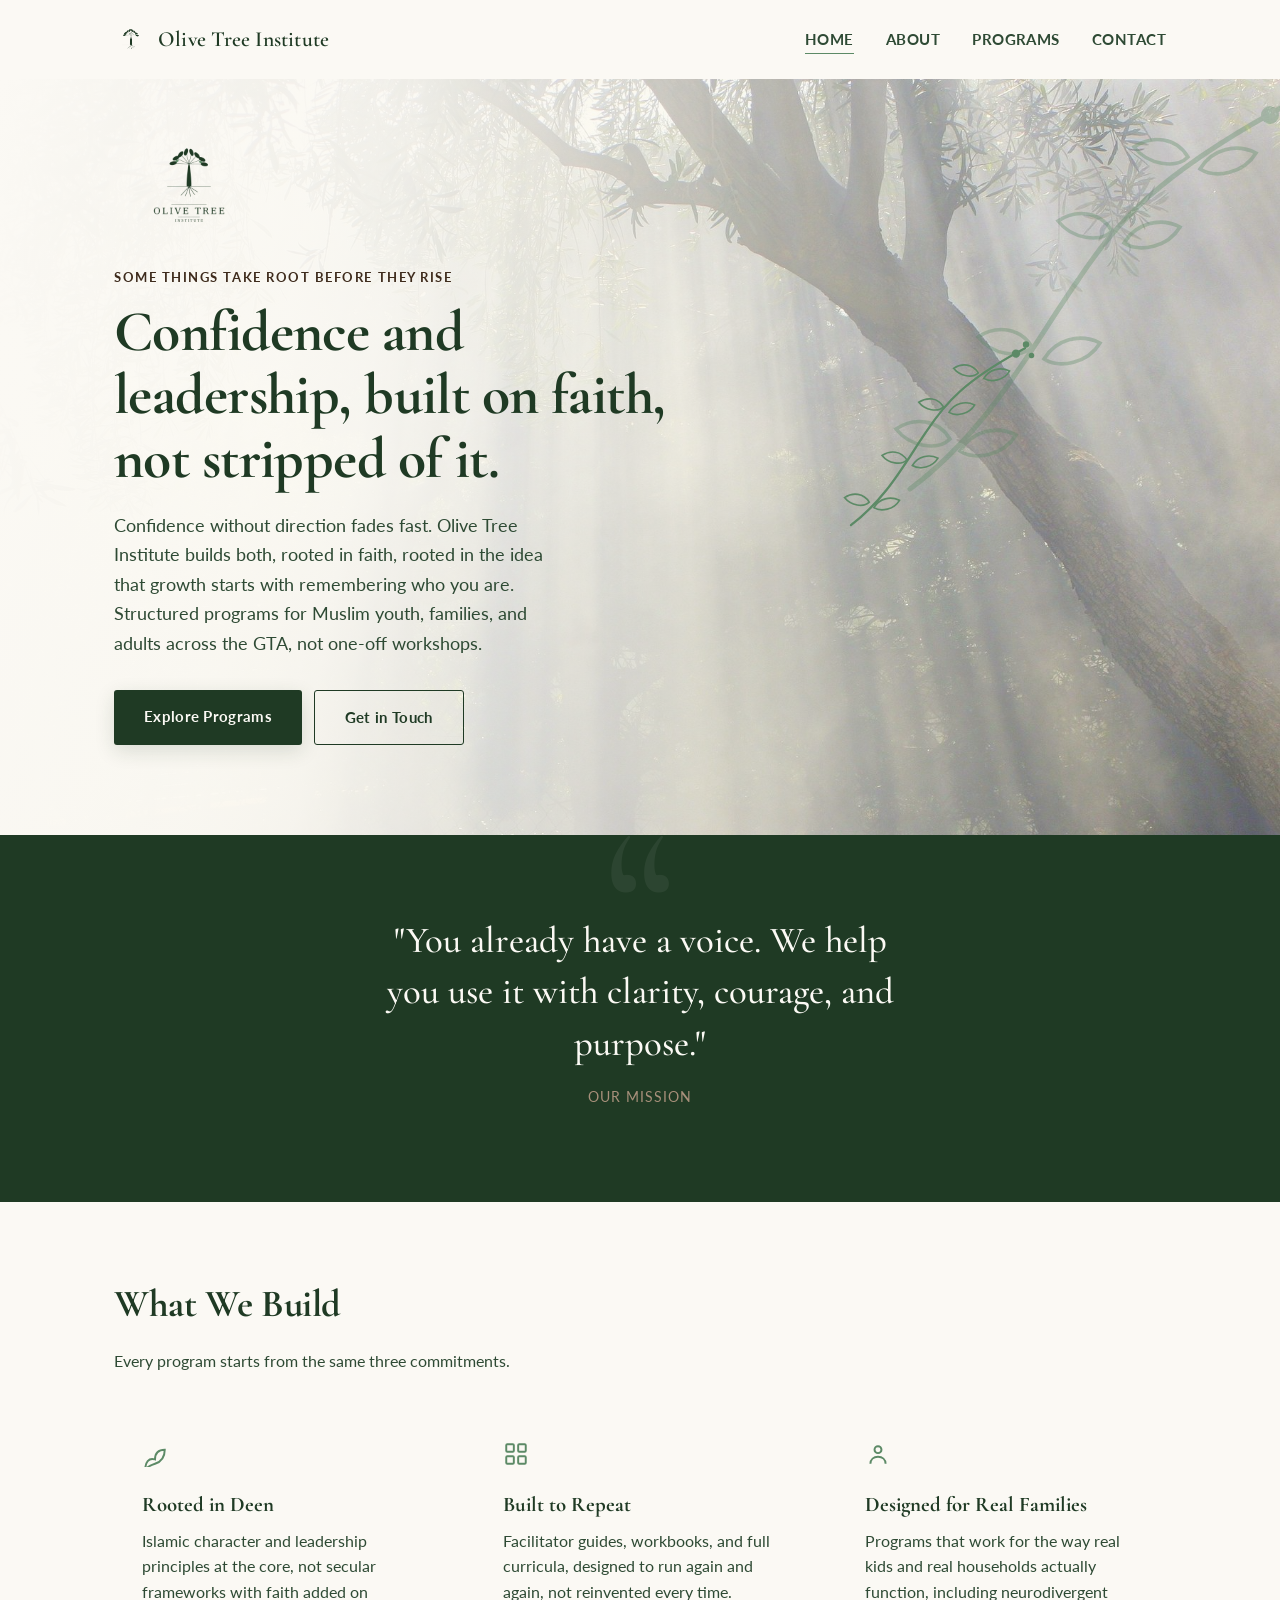
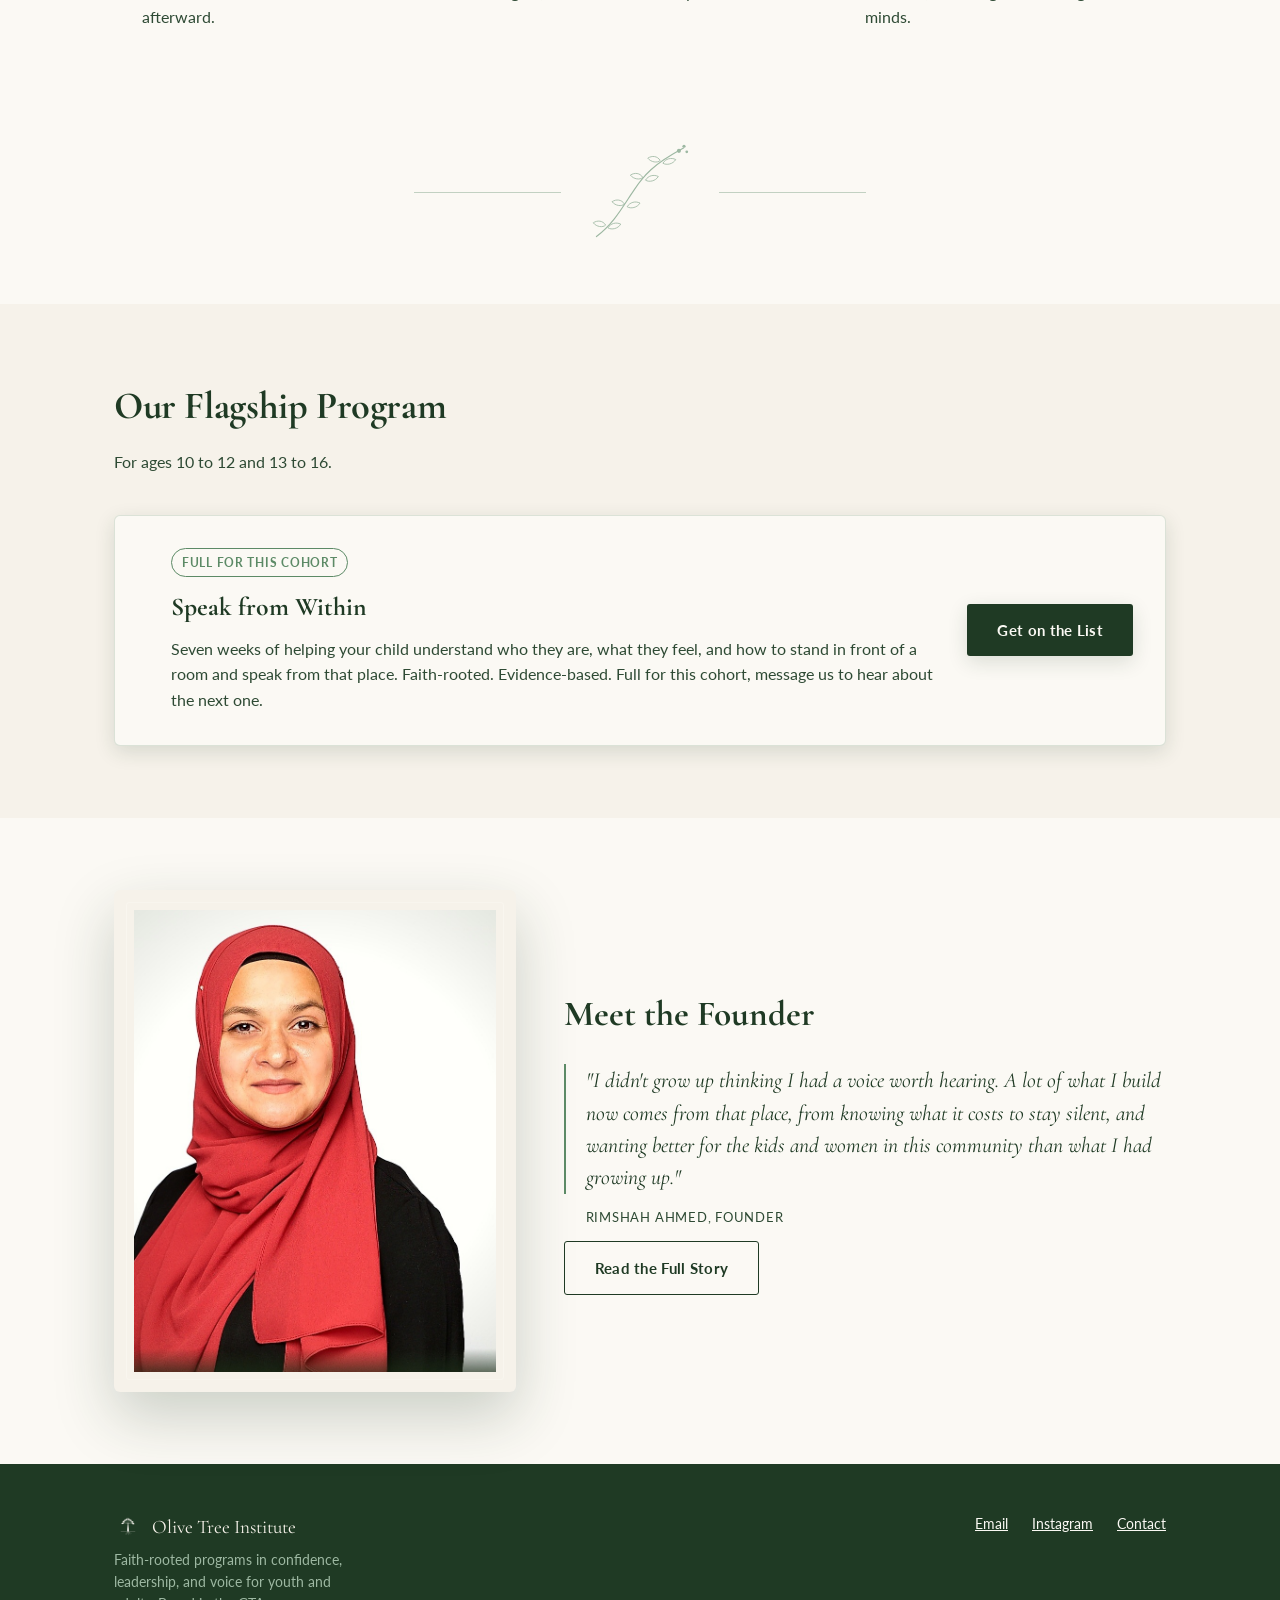
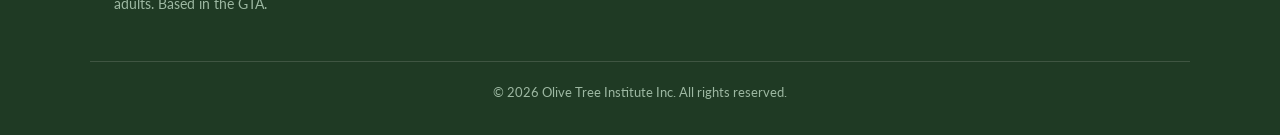
==== index.html @ 798c6009 "Add files via upload" ====
<!DOCTYPE html>
<html lang="en">
<head>
<meta charset="UTF-8">
<meta name="viewport" content="width=device-width, initial-scale=1.0">
<title>Olive Tree Institute</title>
<meta name="description" content="Faith-rooted programs in public speaking, leadership, and character for Muslim youth and adults across the GTA.">
<link rel="preconnect" href="https://fonts.googleapis.com">
<link rel="preconnect" href="https://fonts.gstatic.com" crossorigin>
<link href="https://fonts.googleapis.com/css2?family=Cormorant+Garamond:wght@500;600;700&family=Lato:wght@400;700;900&display=swap" rel="stylesheet">
<link rel="icon" type="image/png" sizes="32x32" href="favicon-32.png">
<link rel="icon" type="image/png" sizes="16x16" href="favicon-16.png">
<link rel="apple-touch-icon" href="apple-touch-icon.png">
<meta property="og:type" content="website">
<meta property="og:title" content="Olive Tree Institute">
<meta property="og:description" content="Faith-rooted programs in public speaking, leadership, and character for Muslim youth and adults across the GTA.">
<meta property="og:image" content="https://olivetreeinstitute.ca/social-share.jpg">
<meta property="og:url" content="https://olivetreeinstitute.ca/">
<meta name="twitter:card" content="summary_large_image">
<meta name="twitter:title" content="Olive Tree Institute">
<meta name="twitter:description" content="Faith-rooted programs in public speaking, leadership, and character for Muslim youth and adults across the GTA.">
<meta name="twitter:image" content="https://olivetreeinstitute.ca/social-share.jpg">
<style>
/* Olive Tree Institute: shared site styles */

:root {
  --oti-dark: #1F3A24;
  --oti-mid: #2E4A34;
  --oti-sage: #5C8A66;
  --oti-light: #F6F2EA;
  --oti-cream: #FBF9F4;
  --oti-rule: #9DB8A2;
  --oti-bark: #3E2B1C;
  --oti-clay: #A8907B;
  --oti-blush: #F6F2EA;
  --serif: 'Cormorant Garamond', Georgia, serif;
  --sans: 'Lato', -apple-system, BlinkMacSystemFont, sans-serif;
  --shadow-sm: 0 6px 20px rgba(31, 58, 36, 0.14);
  --shadow-md: 0 16px 40px rgba(31, 58, 36, 0.20);
  --shadow-lg: 0 24px 60px rgba(31, 58, 36, 0.22);
}

* { box-sizing: border-box; }

html { scroll-behavior: smooth; }

body {
  margin: 0;
  font-family: var(--sans);
  color: var(--oti-dark);
  background: var(--oti-cream);
  line-height: 1.6;
}

img { max-width: 100%; display: block; }

a { color: var(--oti-mid); }

.wrap {
  max-width: 1100px;
  margin: 0 auto;
  padding: 0 24px;
}

/* ---- Nav ---- */

.site-nav {
  display: flex;
  align-items: center;
  justify-content: space-between;
  padding: 22px 24px;
  max-width: 1100px;
  margin: 0 auto;
}

.brand {
  display: flex;
  align-items: center;
  gap: 10px;
  text-decoration: none;
  color: var(--oti-dark);
}

.brand img { width: 34px; height: 34px; object-fit: contain; }

.brand-name {
  font-family: var(--serif);
  font-size: 1.35rem;
  font-weight: 600;
  letter-spacing: 0.01em;
  color: var(--oti-dark);
}

.nav-links {
  display: flex;
  gap: 32px;
  list-style: none;
  margin: 0;
  padding: 0;
}

.nav-links a {
  position: relative;
  text-decoration: none;
  color: var(--oti-mid);
  font-size: 0.95rem;
  font-weight: 700;
  letter-spacing: 0.03em;
  text-transform: uppercase;
  padding-bottom: 6px;
}

.nav-links a::after {
  content: '';
  position: absolute;
  left: 0;
  bottom: 0;
  width: 100%;
  height: 1.5px;
  background: var(--oti-sage);
  transform: scaleX(0);
  transform-origin: right;
  transition: transform 0.35s cubic-bezier(0.4, 0, 0.2, 1);
}

.nav-links a:hover::after,
.nav-links a[aria-current="page"]::after {
  transform: scaleX(1);
  transform-origin: left;
}

.nav-toggle {
  display: none;
  background: none;
  border: none;
  cursor: pointer;
  padding: 6px;
  color: var(--oti-dark);
}

.nav-toggle svg { width: 26px; height: 26px; }

@media (max-width: 720px) {
  .site-nav { position: relative; }
  .nav-toggle { display: block; }
  .nav-links {
    display: none;
    flex-direction: column;
    gap: 18px;
    position: absolute;
    top: 56px;
    right: 0;
    background: var(--oti-cream);
    border: 1px solid var(--oti-rule);
    border-radius: 4px;
    padding: 20px 28px;
    z-index: 10;
    box-shadow: 0 8px 24px rgba(62, 43, 28, 0.12);
  }
  .nav-links.open { display: flex; }
}

/* ---- Hero ---- */

.hero {
  position: relative;
  padding: 60px 24px 90px;
  overflow: hidden;
  background-image: linear-gradient(100deg, var(--oti-cream) 0%, rgba(251,249,244,0.94) 30%, rgba(251,249,244,0.55) 65%, rgba(251,249,244,0.25) 100%), url('[data-uri]');
  background-size: cover;
  background-position: center 35%;
}

.hero .wrap {
  position: relative;
  z-index: 2;
  display: grid;
  grid-template-columns: 1.1fr 0.9fr;
  gap: 40px;
  align-items: center;
}

.hero-branch {
  position: absolute;
  right: -60px;
  top: -20px;
  width: 480px;
  color: var(--oti-sage);
  opacity: 0.35;
  z-index: 1;
}

.eyebrow {
  font-family: var(--sans);
  text-transform: uppercase;
  letter-spacing: 0.12em;
  font-size: 0.8rem;
  font-weight: 700;
  color: var(--oti-bark);
  margin: 0 0 14px;
}

.hero-logo {
  width: 150px;
  margin: 0 0 28px;
}

.hero h1 {
  font-family: var(--serif);
  font-size: clamp(2.4rem, 5vw, 3.6rem);
  line-height: 1.1;
  letter-spacing: -0.01em;
  margin: 0 0 20px;
  color: var(--oti-dark);
}

.hero p.lead {
  font-size: 1.15rem;
  color: var(--oti-mid);
  max-width: 46ch;
  margin: 0 0 32px;
}

.hero-branch-inline {
  width: 220px;
  color: var(--oti-sage);
  justify-self: center;
}

@media (max-width: 850px) {
  .hero .wrap { grid-template-columns: 1fr; }
  .hero-branch-inline { display: none; }
  .hero-branch { opacity: 0.2; width: 320px; }
}

/* ---- Buttons ---- */

.btn {
  display: inline-block;
  font-family: var(--sans);
  font-weight: 700;
  font-size: 0.95rem;
  letter-spacing: 0.02em;
  text-decoration: none;
  padding: 14px 30px;
  border-radius: 3px;
  transition: transform 0.25s cubic-bezier(0.4, 0, 0.2, 1), background 0.25s ease, box-shadow 0.25s ease, letter-spacing 0.25s ease;
}

.btn-primary {
  background: var(--oti-dark);
  color: var(--oti-cream);
  box-shadow: var(--shadow-sm);
}

.btn-primary:hover {
  background: var(--oti-mid);
  transform: translateY(-2px);
  box-shadow: var(--shadow-md);
  letter-spacing: 0.04em;
}

.btn-outline {
  background: transparent;
  color: var(--oti-dark);
  border: 1.5px solid var(--oti-dark);
  margin-left: 12px;
}

.btn-outline:hover {
  background: var(--oti-dark);
  color: var(--oti-cream);
  transform: translateY(-2px);
  box-shadow: var(--shadow-md);
  letter-spacing: 0.04em;
}

.btn-row { display: flex; flex-wrap: wrap; gap: 0; }

/* ---- Divider ---- */

.branch-divider {
  display: flex;
  align-items: center;
  justify-content: center;
  gap: 24px;
  padding: 8px 24px 56px;
  color: var(--oti-rule);
  max-width: 500px;
  margin: 0 auto;
}

.branch-divider::before,
.branch-divider::after {
  content: '';
  flex: 1;
  height: 1px;
  background: var(--oti-rule);
  opacity: 0.6;
}

.branch-divider svg { width: 110px; height: auto; flex-shrink: 0; }

/* ---- Band (dark contrast section) ---- */

.band {
  position: relative;
  background: var(--oti-dark);
  color: var(--oti-cream);
  padding: 80px 24px;
  text-align: center;
  overflow: hidden;
}

.band::before {
  content: '\201C';
  position: absolute;
  top: -40px;
  left: 50%;
  transform: translateX(-50%);
  font-family: var(--serif);
  font-size: 14rem;
  line-height: 1;
  color: var(--oti-cream);
  opacity: 0.06;
  pointer-events: none;
}

.band h2 {
  position: relative;
  font-family: var(--serif);
  font-size: clamp(1.6rem, 3.4vw, 2.3rem);
  max-width: 30ch;
  margin: 0 auto;
  font-weight: 500;
  line-height: 1.4;
}

.band .attribution {
  margin-top: 18px;
  font-size: 0.85rem;
  letter-spacing: 0.08em;
  text-transform: uppercase;
  color: var(--oti-clay);
}

/* ---- Section ---- */

.section { padding: 72px 24px; }

.section-light { background: var(--oti-blush); }

.section h2.section-title {
  font-family: var(--serif);
  font-size: clamp(1.8rem, 3.4vw, 2.4rem);
  letter-spacing: -0.01em;
  margin: 0 0 12px;
}

.section p.section-sub {
  color: var(--oti-mid);
  max-width: 60ch;
  margin: 0 0 40px;
}

/* ---- Value grid ---- */

.value-grid {
  display: grid;
  grid-template-columns: repeat(3, 1fr);
  gap: 32px;
}

@media (max-width: 800px) {
  .value-grid { grid-template-columns: 1fr; }
}

.value-card {
  padding: 28px;
  border-radius: 6px;
  transition: transform 0.3s cubic-bezier(0.4, 0, 0.2, 1), box-shadow 0.3s ease;
}

.value-card:hover {
  transform: translateY(-4px);
  box-shadow: var(--shadow-sm);
}

.value-card svg { width: 26px; height: 26px; color: var(--oti-sage); margin-bottom: 14px; }

.value-card h3 {
  font-family: var(--serif);
  font-size: 1.3rem;
  margin: 0 0 8px;
}

.value-card p { margin: 0; color: var(--oti-mid); font-size: 0.98rem; }

/* ---- Program card ---- */

.program-card {
  background: var(--oti-cream);
  border: 1px solid rgba(157, 184, 162, 0.35);
  border-radius: 6px;
  padding: 32px;
  display: grid;
  grid-template-columns: auto 1fr auto;
  gap: 24px;
  align-items: center;
  box-shadow: var(--shadow-sm);
  transition: transform 0.3s cubic-bezier(0.4, 0, 0.2, 1), box-shadow 0.3s ease;
}

.program-card:hover {
  transform: translateY(-4px);
  box-shadow: var(--shadow-md);
}

@media (max-width: 700px) {
  .program-card { grid-template-columns: 1fr; text-align: left; }
}

.program-status {
  display: inline-block;
  font-size: 0.75rem;
  font-weight: 700;
  text-transform: uppercase;
  letter-spacing: 0.06em;
  color: var(--oti-sage);
  border: 1px solid var(--oti-sage);
  padding: 4px 10px;
  border-radius: 20px;
  margin-bottom: 10px;
}

.program-card h3 {
  font-family: var(--serif);
  font-size: 1.6rem;
  margin: 0 0 8px;
}

.program-card p { margin: 0; color: var(--oti-mid); }

.program-list { display: flex; flex-direction: column; gap: 24px; }

/* ---- Programs grid (programs page) ---- */

.programs-grid {
  display: grid;
  grid-template-columns: repeat(2, 1fr);
  gap: 28px;
}

@media (max-width: 750px) {
  .programs-grid { grid-template-columns: 1fr; }
}

.programs-grid .program-card {
  grid-template-columns: 1fr;
  text-align: left;
}

/* ---- Founder block ---- */

.founder-block {
  display: grid;
  grid-template-columns: 0.8fr 1.2fr;
  gap: 48px;
  align-items: center;
}

@media (max-width: 750px) {
  .founder-block { grid-template-columns: 1fr; }
}

.founder-photo {
  aspect-ratio: 4/5;
  background: var(--oti-light);
  border-radius: 6px;
  overflow: hidden;
  display: flex;
  align-items: center;
  justify-content: center;
  color: var(--oti-mid);
  font-family: var(--sans);
  font-size: 0.85rem;
  text-align: center;
  padding: 20px;
  box-shadow: var(--shadow-lg);
  position: relative;
}

.founder-photo::after {
  content: '';
  position: absolute;
  inset: 12px;
  border: 1px solid rgba(251, 249, 244, 0.5);
  pointer-events: none;
  border-radius: 3px;
}

.founder-photo img {
  width: 100%;
  height: 100%;
  object-fit: cover;
  display: block;
}

.founder-block h2 {
  font-family: var(--serif);
  font-size: clamp(1.7rem, 3vw, 2.2rem);
  margin: 0 0 16px;
}

.founder-block p { color: var(--oti-mid); }

.pull-quote {
  font-family: var(--serif);
  font-style: italic;
  font-size: 1.35rem;
  line-height: 1.5;
  color: var(--oti-dark) !important;
  position: relative;
  padding-left: 20px;
  border-left: 2px solid var(--oti-sage);
}

.pull-quote-attribution {
  font-family: var(--sans);
  font-style: normal;
  font-size: 0.8rem;
  letter-spacing: 0.06em;
  text-transform: uppercase;
  color: var(--oti-rule);
  margin-top: -8px;
  padding-left: 22px;
}

/* ---- Footer ---- */

footer {
  background: var(--oti-dark);
  color: var(--oti-light);
  padding: 48px 24px 32px;
}

footer .wrap {
  display: flex;
  justify-content: space-between;
  align-items: flex-start;
  flex-wrap: wrap;
  gap: 24px;
}

footer a { color: var(--oti-cream); }

footer .foot-brand {
  font-family: var(--serif);
  font-size: 1.2rem;
  display: flex;
  align-items: center;
  gap: 10px;
}

footer .foot-brand img { width: 28px; height: 28px; object-fit: contain; }

footer .foot-links {
  list-style: none;
  padding: 0;
  margin: 0;
  display: flex;
  gap: 24px;
  font-size: 0.9rem;
}

footer .foot-bottom {
  max-width: 1100px;
  margin: 32px auto 0;
  padding-top: 20px;
  border-top: 1px solid rgba(246, 242, 234, 0.15);
  font-size: 0.8rem;
  color: var(--oti-rule);
  text-align: center;
}

/* ---- Page header (non-home pages) ---- */

.page-header {
  padding: 56px 24px 40px;
  text-align: center;
}

.page-header-photo {
  padding: 90px 24px 70px;
  text-align: center;
  background-image: linear-gradient(rgba(251,249,244,0.88), rgba(251,249,244,0.88)), var(--header-photo);
  background-size: cover;
  background-position: center 40%;
}

.page-header .eyebrow, .page-header-photo .eyebrow { text-align: center; }

.page-header h1, .page-header-photo h1 {
  font-family: var(--serif);
  font-size: clamp(2.2rem, 4.5vw, 3rem);
  letter-spacing: -0.01em;
  margin: 0;
}

.feature-image {
  width: 100%;
  border-radius: 6px;
  box-shadow: var(--shadow-md);
  margin: 32px 0;
  display: block;
}

/* ---- Simple content blocks (About page prose) ---- */

.prose {
  max-width: 68ch;
  margin: 0 auto;
}

.prose h2 {
  font-family: var(--serif);
  font-size: 1.7rem;
  margin: 48px 0 12px;
}

.prose h2:first-child { margin-top: 0; }

.prose p { color: var(--oti-mid); margin: 0 0 16px; }

/* ---- Contact page ---- */

.contact-grid {
  display: grid;
  grid-template-columns: repeat(2, 1fr);
  gap: 28px;
  max-width: 800px;
  margin: 0 auto;
}

@media (max-width: 650px) {
  .contact-grid { grid-template-columns: 1fr; }
}

.contact-card {
  background: var(--oti-cream);
  border: 1px solid rgba(157, 184, 162, 0.35);
  border-radius: 6px;
  padding: 32px 28px;
  text-align: center;
  box-shadow: var(--shadow-sm);
  transition: transform 0.3s cubic-bezier(0.4, 0, 0.2, 1), box-shadow 0.3s ease;
}

.contact-card:hover {
  transform: translateY(-4px);
  box-shadow: var(--shadow-md);
}

.contact-card svg { width: 24px; height: 24px; color: var(--oti-sage); margin: 0 auto 12px; }

.contact-card h3 { font-family: var(--serif); font-size: 1.2rem; margin: 0 0 8px; }

.contact-card a, .contact-card p { font-size: 0.95rem; margin: 0; }

/* ---- Scroll reveal ---- */

.reveal {
  opacity: 0;
  transform: translateY(28px);
  transition: opacity 0.8s cubic-bezier(0.16, 1, 0.3, 1), transform 0.8s cubic-bezier(0.16, 1, 0.3, 1);
}

.reveal.in-view {
  opacity: 1;
  transform: translateY(0);
}

/* Accessibility: visible focus */
a:focus-visible, button:focus-visible {
  outline: 2px solid var(--oti-sage);
  outline-offset: 3px;
}

@media (prefers-reduced-motion: reduce) {
  html { scroll-behavior: auto; }
  * { transition: none !important; }
  .reveal { opacity: 1; transform: none; }
}

</style>
</head>
<body>
  <nav class="site-nav">
    <a href="index.html" class="brand">
      <img src="[data-uri]" alt="Olive Tree Institute">
      <span class="brand-name">Olive Tree Institute</span>
    </a>
    <button class="nav-toggle" aria-label="Toggle menu" aria-expanded="false"><svg viewBox="0 0 24 24" fill="none" stroke="currentColor" stroke-width="2" stroke-linecap="round" xmlns="http://www.w3.org/2000/svg"><line x1="3" y1="6" x2="21" y2="6"/><line x1="3" y1="12" x2="21" y2="12"/><line x1="3" y1="18" x2="21" y2="18"/></svg></button>
    <ul class="nav-links">
      <li><a href="index.html" aria-current="page">Home</a></li>
      <li><a href="about.html">About</a></li>
      <li><a href="programs.html">Programs</a></li>
      <li><a href="contact.html">Contact</a></li>
      
    </ul>
  </nav>
  <script>
    document.querySelectorAll('.nav-toggle').forEach(function(btn){
      btn.addEventListener('click', function(){
        var links = btn.nextElementSibling;
        var open = links.classList.toggle('open');
        btn.setAttribute('aria-expanded', open);
      });
    });
  </script>
  <section class="hero">
    <div class="wrap">
      <div>
        <img src="[data-uri]" alt="Olive Tree Institute" class="hero-logo">
        <p class="eyebrow">Some Things Take Root Before They Rise</p>
        <h1>Confidence and leadership, built on faith, not stripped of it.</h1>
        <p class="lead">Confidence without direction fades fast. Olive Tree Institute builds both, rooted in faith, rooted in the idea that growth starts with remembering who you are. Structured programs for Muslim youth, families, and adults across the GTA, not one-off workshops.</p>
        <div class="btn-row">
          <a href="programs.html" class="btn btn-primary">Explore Programs</a>
          <a href="contact.html" class="btn btn-outline">Get in Touch</a>
        </div>
      </div>
      <div class="hero-branch-inline"><svg viewBox="0 0 240 240" xmlns="http://www.w3.org/2000/svg" aria-hidden="true">
  <path d="M25,215 C65,185 85,145 108,112 C128,82 148,58 215,22" fill="none" stroke="currentColor" stroke-width="2.5" stroke-linecap="round"/>
  <g fill="none" stroke="currentColor" stroke-width="1.8">
    <path d="M50,196 C56,186 68,183 78,188 C72,198 58,201 50,196 Z"/>
    <path d="M45,190 C39,180 27,179 18,185 C25,194 39,196 45,190 Z"/>
    <path d="M92,150 C98,140 110,137 120,142 C114,152 100,155 92,150 Z"/>
    <path d="M86,144 C80,134 68,133 59,139 C66,148 80,150 86,144 Z"/>
    <path d="M132,92 C138,82 150,79 160,84 C154,94 140,97 132,92 Z"/>
    <path d="M126,86 C120,76 108,75 99,81 C106,90 120,92 126,86 Z"/>
    <path d="M170,55 C176,45 188,42 198,47 C192,57 178,60 170,55 Z"/>
    <path d="M164,49 C158,39 146,38 137,44 C144,53 158,55 164,49 Z"/>
  </g>
  <g fill="currentColor">
    <circle cx="205" cy="28" r="4.5"/>
    <circle cx="216" cy="18" r="3.5"/>
    <circle cx="222" cy="30" r="3"/>
  </g>
</svg></div>
    </div>
    <div class="hero-branch"><svg viewBox="0 0 240 240" xmlns="http://www.w3.org/2000/svg" aria-hidden="true">
  <path d="M25,215 C65,185 85,145 108,112 C128,82 148,58 215,22" fill="none" stroke="currentColor" stroke-width="2.5" stroke-linecap="round"/>
  <g fill="none" stroke="currentColor" stroke-width="1.8">
    <path d="M50,196 C56,186 68,183 78,188 C72,198 58,201 50,196 Z"/>
    <path d="M45,190 C39,180 27,179 18,185 C25,194 39,196 45,190 Z"/>
    <path d="M92,150 C98,140 110,137 120,142 C114,152 100,155 92,150 Z"/>
    <path d="M86,144 C80,134 68,133 59,139 C66,148 80,150 86,144 Z"/>
    <path d="M132,92 C138,82 150,79 160,84 C154,94 140,97 132,92 Z"/>
    <path d="M126,86 C120,76 108,75 99,81 C106,90 120,92 126,86 Z"/>
    <path d="M170,55 C176,45 188,42 198,47 C192,57 178,60 170,55 Z"/>
    <path d="M164,49 C158,39 146,38 137,44 C144,53 158,55 164,49 Z"/>
  </g>
  <g fill="currentColor">
    <circle cx="205" cy="28" r="4.5"/>
    <circle cx="216" cy="18" r="3.5"/>
    <circle cx="222" cy="30" r="3"/>
  </g>
</svg></div>
  </section>

  <div class="band reveal">
    <h2>"You already have a voice. We help you use it with clarity, courage, and purpose."</h2>
    <p class="attribution">Our Mission</p>
  </div>

  <section class="section reveal">
    <div class="wrap">
      <h2 class="section-title">What We Build</h2>
      <p class="section-sub">Every program starts from the same three commitments.</p>
      <div class="value-grid">
        <div class="value-card">
          <svg viewBox="0 0 24 24" fill="none" stroke="currentColor" stroke-width="1.8" xmlns="http://www.w3.org/2000/svg"><path d="M12 21c6-2 9-7 9-13-6 0-9 3-9 9-6-2-9 3-9 9 3-3 6-4 9-5z"/></svg>
          <h3>Rooted in Deen</h3>
          <p>Islamic character and leadership principles at the core, not secular frameworks with faith added on afterward.</p>
        </div>
        <div class="value-card">
          <svg viewBox="0 0 24 24" fill="none" stroke="currentColor" stroke-width="1.8" xmlns="http://www.w3.org/2000/svg"><rect x="3" y="3" width="7" height="7" rx="1"/><rect x="14" y="3" width="7" height="7" rx="1"/><rect x="3" y="14" width="7" height="7" rx="1"/><rect x="14" y="14" width="7" height="7" rx="1"/></svg>
          <h3>Built to Repeat</h3>
          <p>Facilitator guides, workbooks, and full curricula, designed to run again and again, not reinvented every time.</p>
        </div>
        <div class="value-card">
          <svg viewBox="0 0 24 24" fill="none" stroke="currentColor" stroke-width="1.8" xmlns="http://www.w3.org/2000/svg"><circle cx="12" cy="8" r="3.2"/><path d="M5 21c0-4 3-6.5 7-6.5s7 2.5 7 6.5"/></svg>
          <h3>Designed for Real Families</h3>
          <p>Programs that work for the way real kids and real households actually function, including neurodivergent minds.</p>
        </div>
      </div>
    </div>
  </section>

  <div class="branch-divider"><svg viewBox="0 0 240 240" xmlns="http://www.w3.org/2000/svg" aria-hidden="true">
  <path d="M25,215 C65,185 85,145 108,112 C128,82 148,58 215,22" fill="none" stroke="currentColor" stroke-width="2.5" stroke-linecap="round"/>
  <g fill="none" stroke="currentColor" stroke-width="1.8">
    <path d="M50,196 C56,186 68,183 78,188 C72,198 58,201 50,196 Z"/>
    <path d="M45,190 C39,180 27,179 18,185 C25,194 39,196 45,190 Z"/>
    <path d="M92,150 C98,140 110,137 120,142 C114,152 100,155 92,150 Z"/>
    <path d="M86,144 C80,134 68,133 59,139 C66,148 80,150 86,144 Z"/>
    <path d="M132,92 C138,82 150,79 160,84 C154,94 140,97 132,92 Z"/>
    <path d="M126,86 C120,76 108,75 99,81 C106,90 120,92 126,86 Z"/>
    <path d="M170,55 C176,45 188,42 198,47 C192,57 178,60 170,55 Z"/>
    <path d="M164,49 C158,39 146,38 137,44 C144,53 158,55 164,49 Z"/>
  </g>
  <g fill="currentColor">
    <circle cx="205" cy="28" r="4.5"/>
    <circle cx="216" cy="18" r="3.5"/>
    <circle cx="222" cy="30" r="3"/>
  </g>
</svg></div>

  <section class="section section-light reveal">
    <div class="wrap">
      <h2 class="section-title">Our Flagship Program</h2>
      <p class="section-sub">For ages 10 to 12 and 13 to 16.</p>
      <div class="program-list">
        <div class="program-card" id="speak-from-within">
          <div></div>
          <div>
            <span class="program-status">Full for This Cohort</span>
            <h3>Speak from Within</h3>
            <p>Seven weeks of helping your child understand who they are, what they feel, and how to stand in front of a room and speak from that place. Faith-rooted. Evidence-based. Full for this cohort, message us to hear about the next one.</p>
          </div>
          <a href="https://docs.google.com/forms/d/e/1FAIpQLScV42PMo4azN5tNJQvVRhaYlTdinpJosjAcsb6fMPY8DbckaQ/viewform?usp=dialog" class="btn btn-primary" target="_blank" rel="noopener">Get on the List</a>
        </div>
      </div>
    </div>
  </section>

  <section class="section reveal">
    <div class="wrap founder-block">
      <div class="founder-photo"><img src="[data-uri]" alt="Rimshah Ahmed, founder of Olive Tree Institute"></div>
      <div>
        <h2>Meet the Founder</h2>
        <p class="pull-quote">"I didn't grow up thinking I had a voice worth hearing. A lot of what I build now comes from that place, from knowing what it costs to stay silent, and wanting better for the kids and women in this community than what I had growing up."</p>
        <p class="pull-quote-attribution">Rimshah Ahmed, Founder</p>
        <a href="about.html" class="btn btn-outline" style="margin-left:0;">Read the Full Story</a>
      </div>
    </div>
  </section>
  <footer>
    <div class="wrap">
      <div>
        <div class="foot-brand"><img src="[data-uri]" alt=""> Olive Tree Institute</div>
        <p style="max-width:32ch; color: var(--oti-rule); font-size:0.85rem; margin-top:8px;">Faith-rooted programs in confidence, leadership, and voice for youth and adults. Based in the GTA.</p>
      </div>
      <ul class="foot-links">
        <li><a href="mailto:olivetreeinstitute.inc@gmail.com">Email</a></li>
        <li><a href="https://instagram.com/olive.tree.institute" target="_blank" rel="noopener">Instagram</a></li>
        <li><a href="contact.html">Contact</a></li>
      </ul>
    </div>
    <div class="foot-bottom">&copy; 2026 Olive Tree Institute Inc. All rights reserved.</div>
  </footer>
  <script>
    if (!window.matchMedia('(prefers-reduced-motion: reduce)').matches) {
      var revealObserver = new IntersectionObserver(function(entries) {
        entries.forEach(function(entry) {
          if (entry.isIntersecting) {
            entry.target.classList.add('in-view');
            revealObserver.unobserve(entry.target);
          }
        });
      }, { threshold: 0.12 });
      document.querySelectorAll('.reveal').forEach(function(el) { revealObserver.observe(el); });
    } else {
      document.querySelectorAll('.reveal').forEach(function(el) { el.classList.add('in-view'); });
    }
  </script>
</body>
</html>
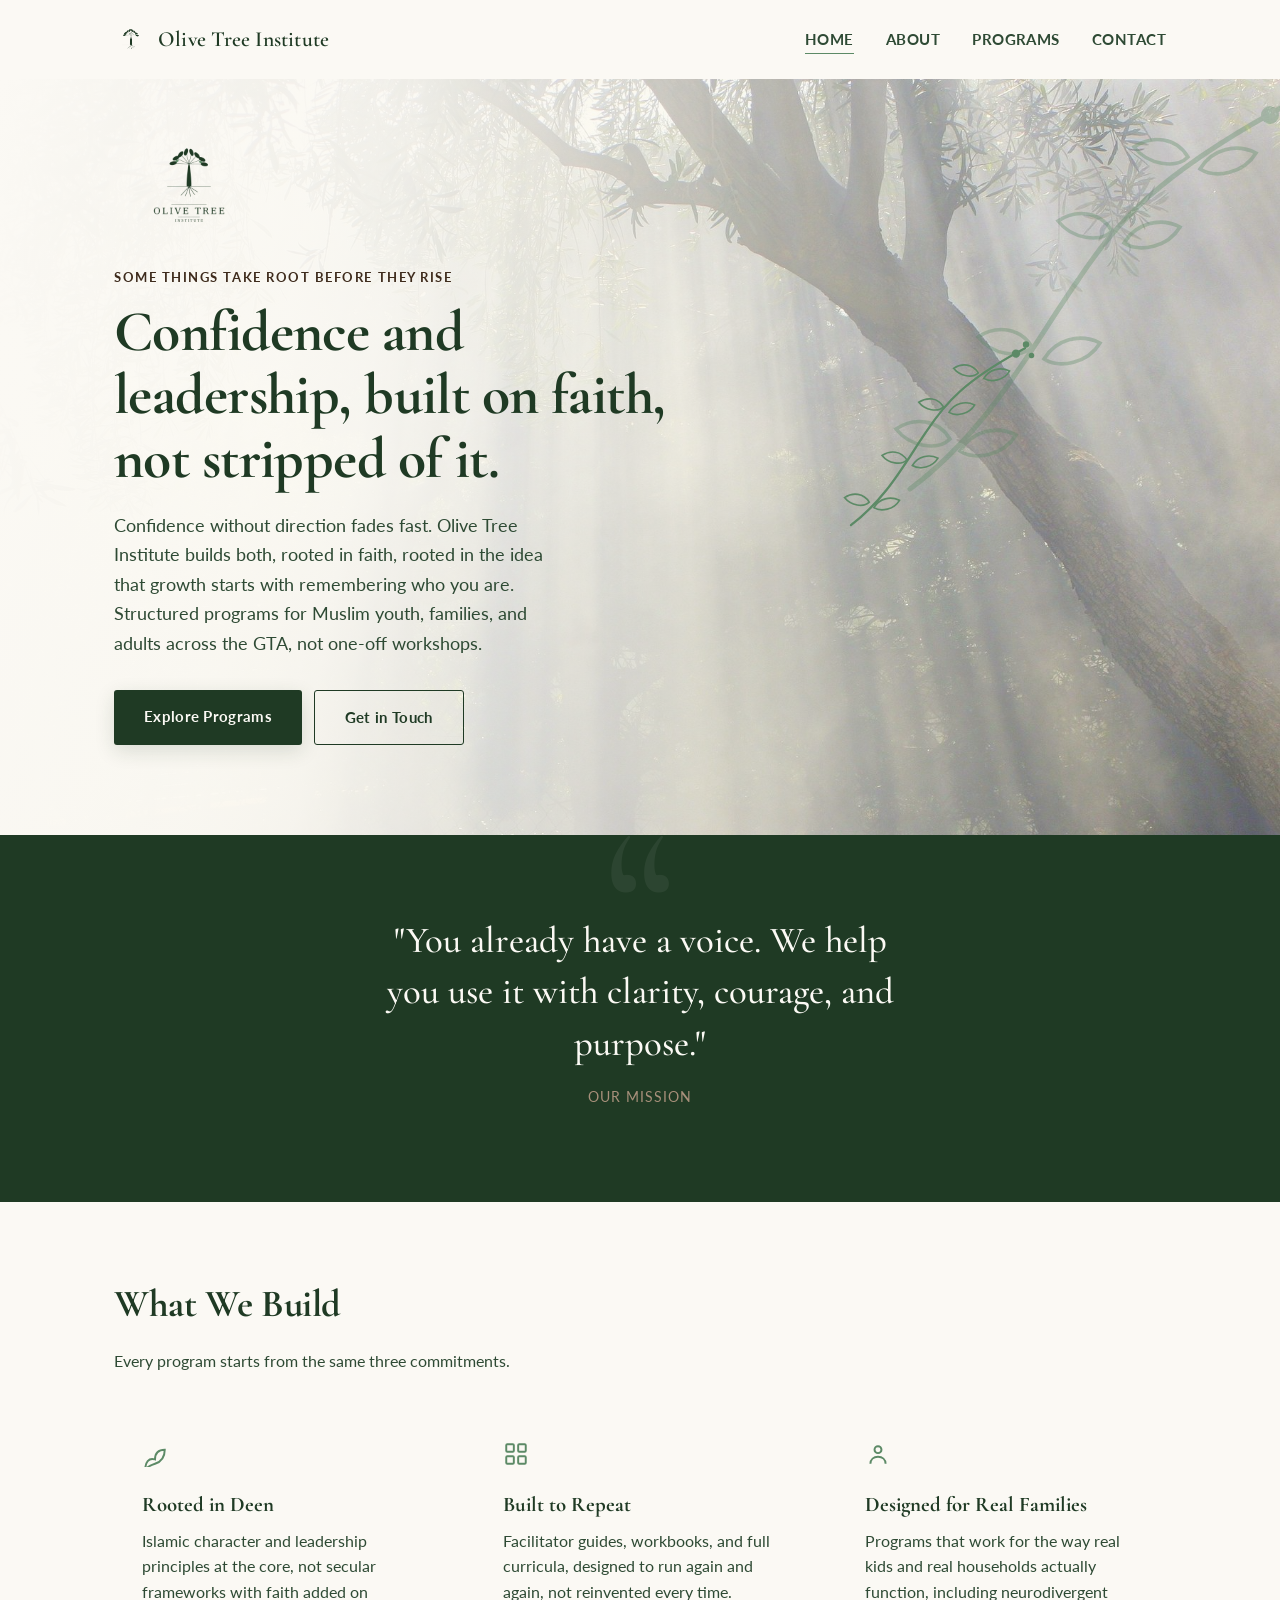
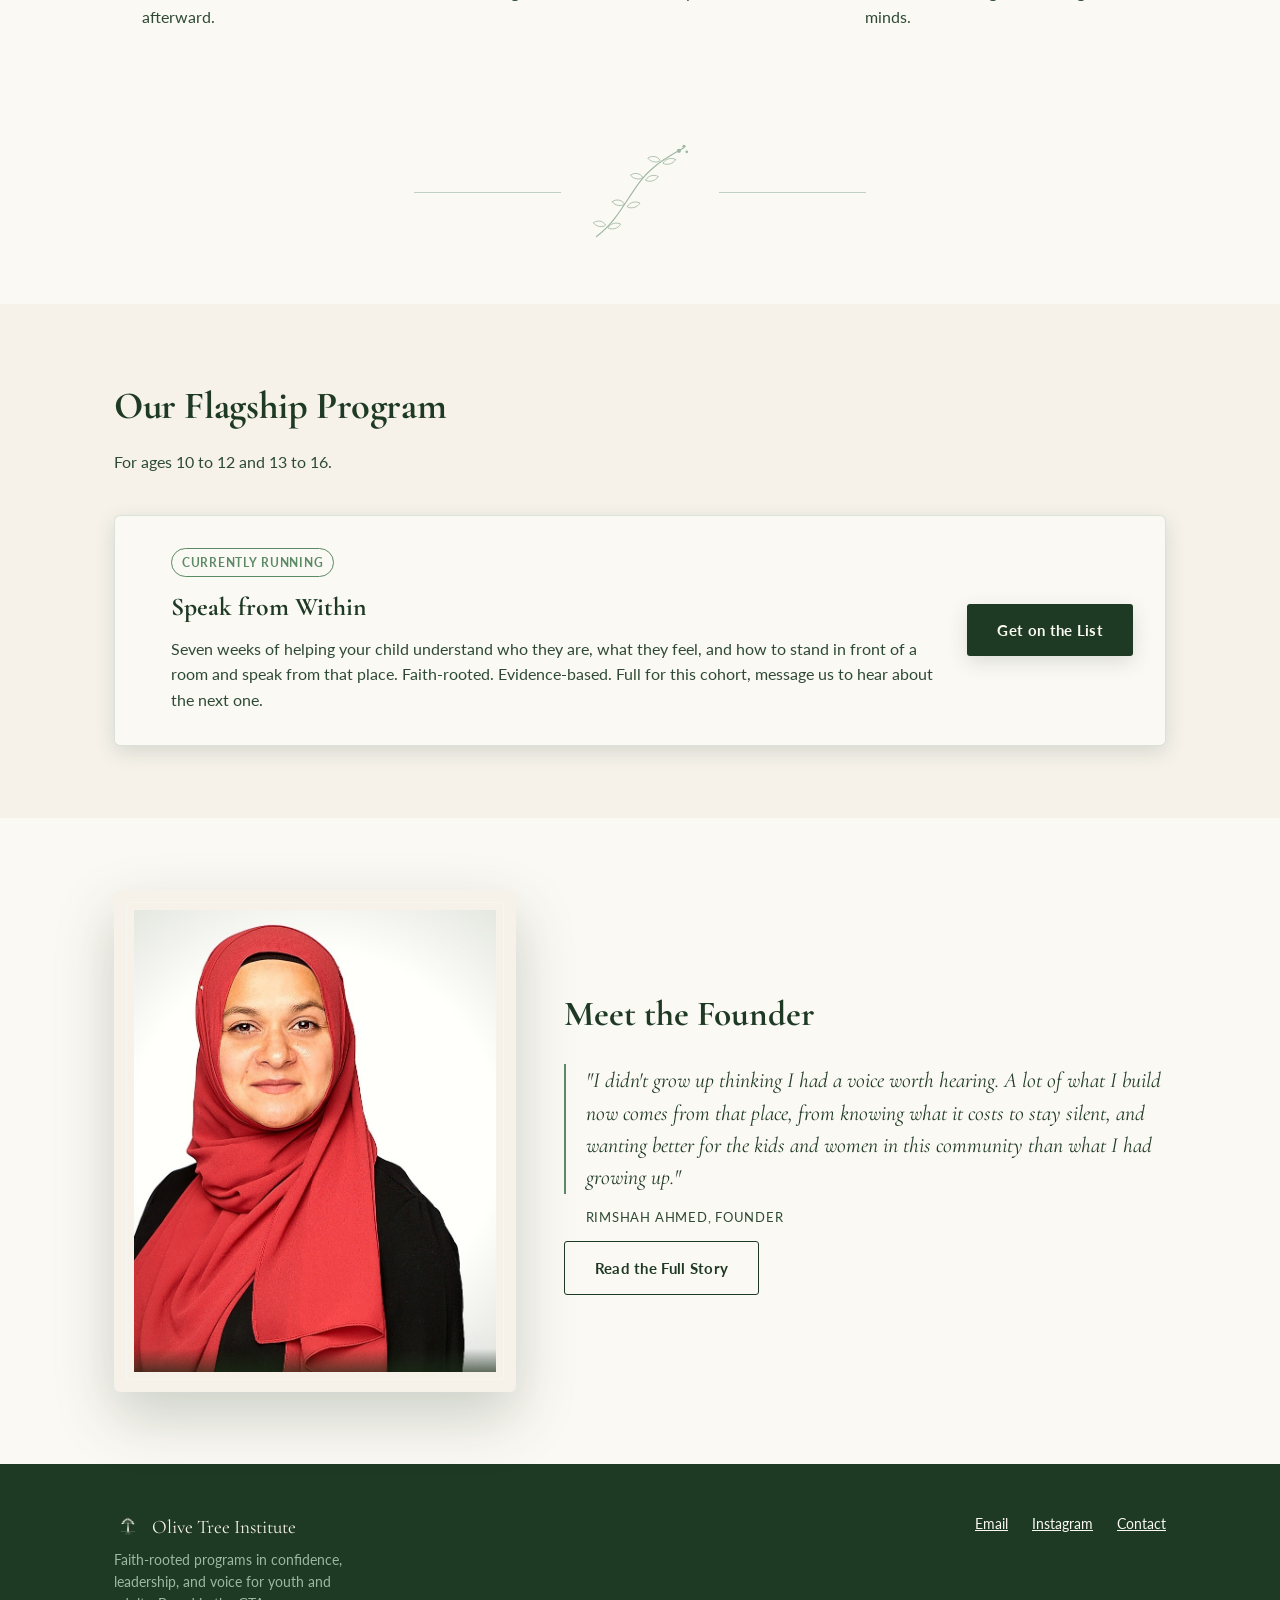
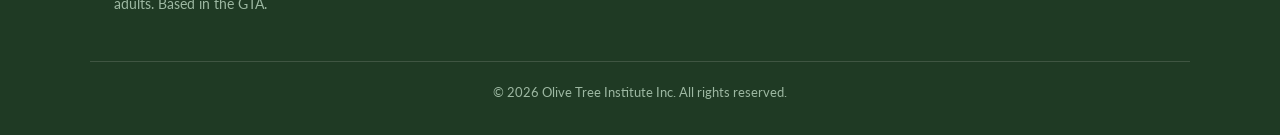
==== commit c1c1309e: "Add files via upload" ====
--- a/index.html
+++ b/index.html
@@ -825,7 +825,7 @@
         <div class="program-card" id="speak-from-within">
           <div></div>
           <div>
-            <span class="program-status">Full for This Cohort</span>
+            <span class="program-status">Currently Running</span>
             <h3>Speak from Within</h3>
             <p>Seven weeks of helping your child understand who they are, what they feel, and how to stand in front of a room and speak from that place. Faith-rooted. Evidence-based. Full for this cohort, message us to hear about the next one.</p>
           </div>
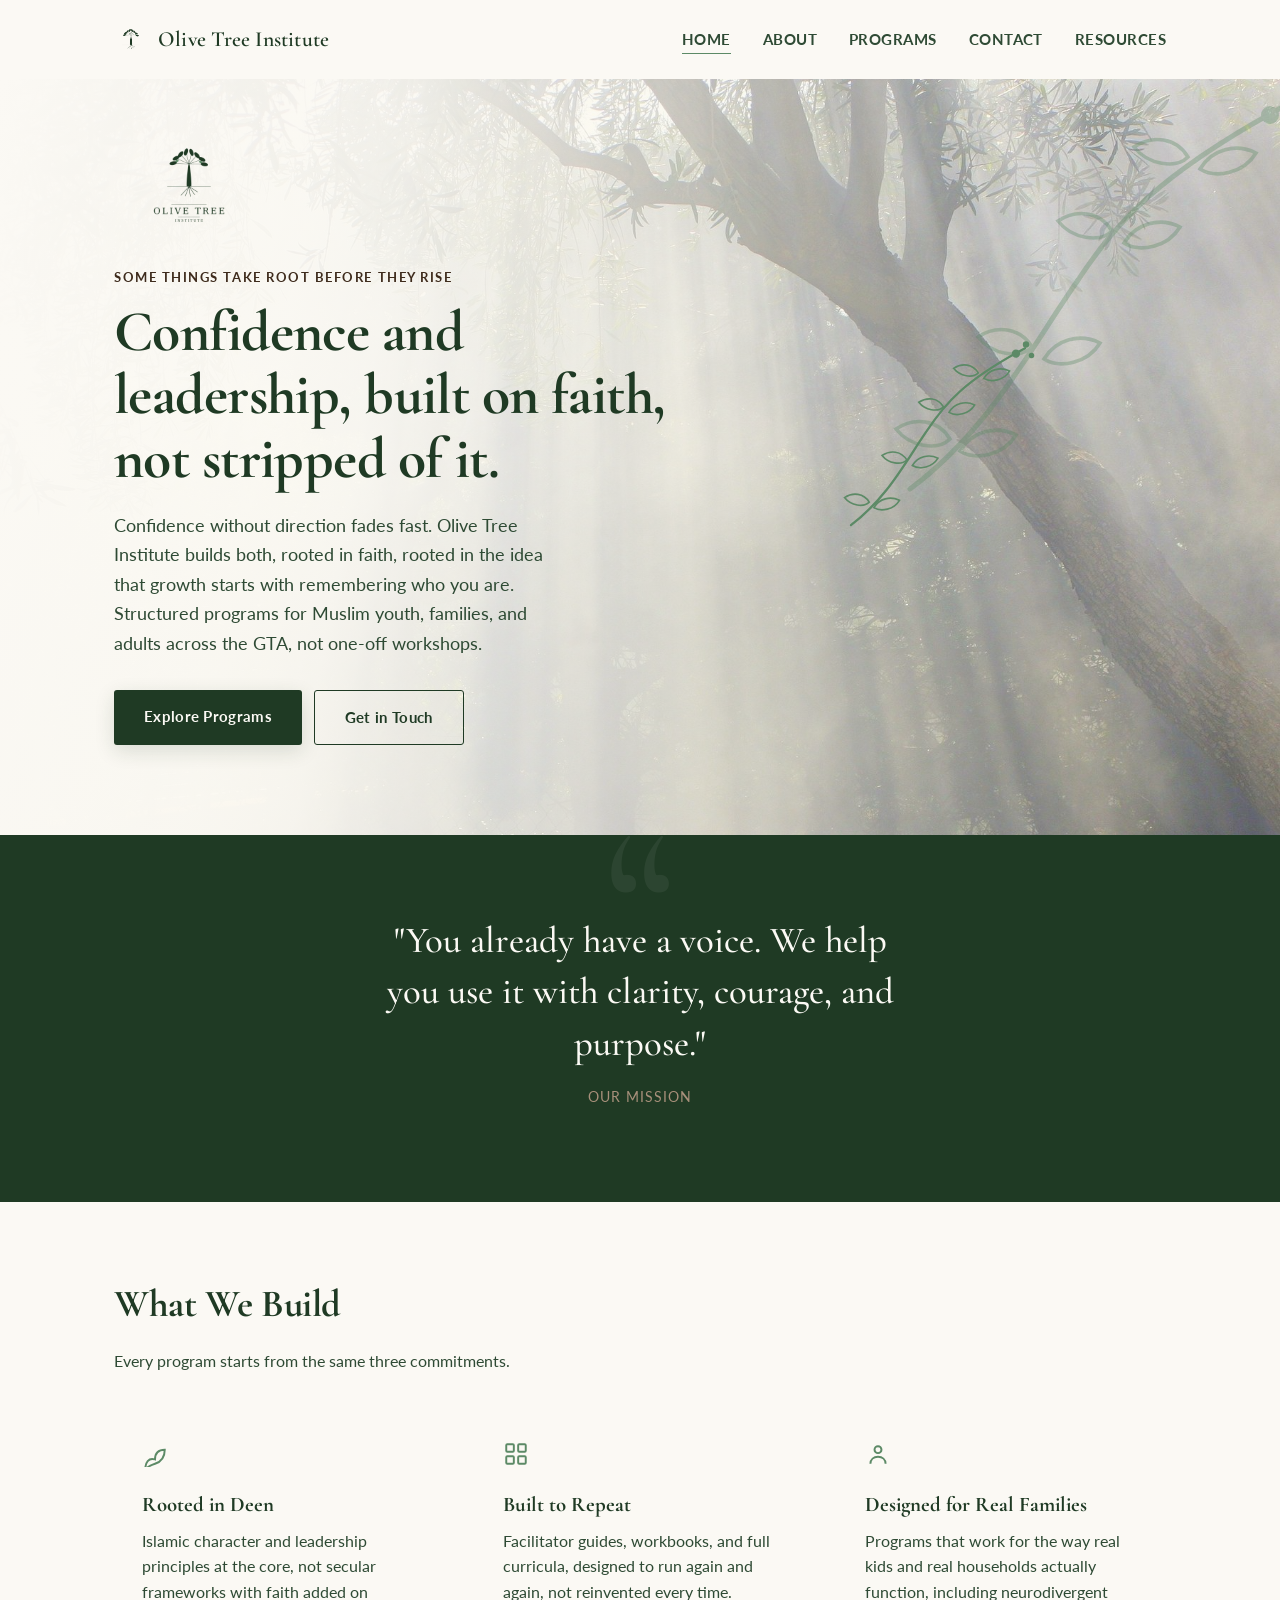
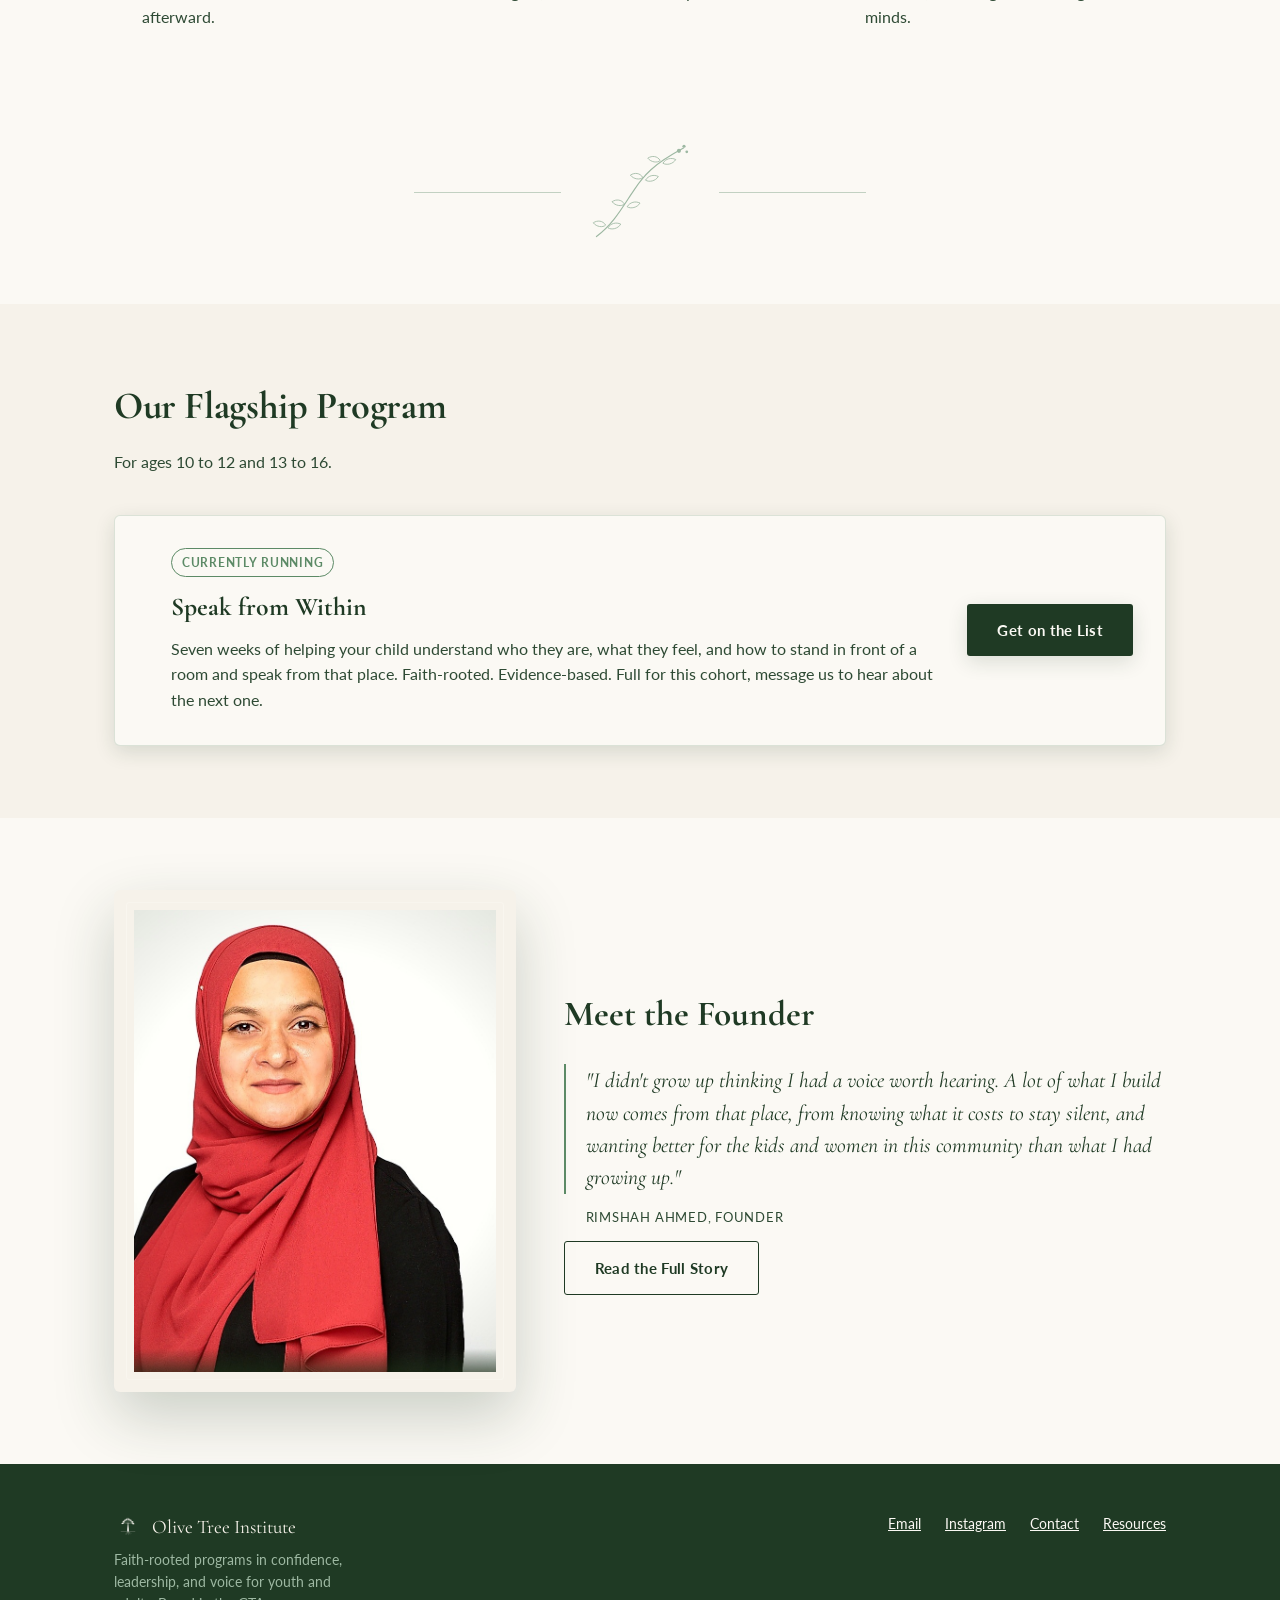
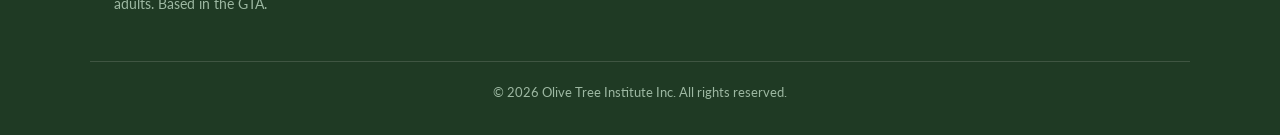
==== commit 34ed9b9c: "Add files via upload" ====
--- a/index.html
+++ b/index.html
@@ -20,684 +20,12 @@
 <meta name="twitter:title" content="Olive Tree Institute">
 <meta name="twitter:description" content="Faith-rooted programs in public speaking, leadership, and character for Muslim youth and adults across the GTA.">
 <meta name="twitter:image" content="https://olivetreeinstitute.ca/social-share.jpg">
-<style>
-/* Olive Tree Institute: shared site styles */
-
-:root {
-  --oti-dark: #1F3A24;
-  --oti-mid: #2E4A34;
-  --oti-sage: #5C8A66;
-  --oti-light: #F6F2EA;
-  --oti-cream: #FBF9F4;
-  --oti-rule: #9DB8A2;
-  --oti-bark: #3E2B1C;
-  --oti-clay: #A8907B;
-  --oti-blush: #F6F2EA;
-  --serif: 'Cormorant Garamond', Georgia, serif;
-  --sans: 'Lato', -apple-system, BlinkMacSystemFont, sans-serif;
-  --shadow-sm: 0 6px 20px rgba(31, 58, 36, 0.14);
-  --shadow-md: 0 16px 40px rgba(31, 58, 36, 0.20);
-  --shadow-lg: 0 24px 60px rgba(31, 58, 36, 0.22);
-}
-
-* { box-sizing: border-box; }
-
-html { scroll-behavior: smooth; }
-
-body {
-  margin: 0;
-  font-family: var(--sans);
-  color: var(--oti-dark);
-  background: var(--oti-cream);
-  line-height: 1.6;
-}
-
-img { max-width: 100%; display: block; }
-
-a { color: var(--oti-mid); }
-
-.wrap {
-  max-width: 1100px;
-  margin: 0 auto;
-  padding: 0 24px;
-}
-
-/* ---- Nav ---- */
-
-.site-nav {
-  display: flex;
-  align-items: center;
-  justify-content: space-between;
-  padding: 22px 24px;
-  max-width: 1100px;
-  margin: 0 auto;
-}
-
-.brand {
-  display: flex;
-  align-items: center;
-  gap: 10px;
-  text-decoration: none;
-  color: var(--oti-dark);
-}
-
-.brand img { width: 34px; height: 34px; object-fit: contain; }
-
-.brand-name {
-  font-family: var(--serif);
-  font-size: 1.35rem;
-  font-weight: 600;
-  letter-spacing: 0.01em;
-  color: var(--oti-dark);
-}
-
-.nav-links {
-  display: flex;
-  gap: 32px;
-  list-style: none;
-  margin: 0;
-  padding: 0;
-}
-
-.nav-links a {
-  position: relative;
-  text-decoration: none;
-  color: var(--oti-mid);
-  font-size: 0.95rem;
-  font-weight: 700;
-  letter-spacing: 0.03em;
-  text-transform: uppercase;
-  padding-bottom: 6px;
-}
-
-.nav-links a::after {
-  content: '';
-  position: absolute;
-  left: 0;
-  bottom: 0;
-  width: 100%;
-  height: 1.5px;
-  background: var(--oti-sage);
-  transform: scaleX(0);
-  transform-origin: right;
-  transition: transform 0.35s cubic-bezier(0.4, 0, 0.2, 1);
-}
-
-.nav-links a:hover::after,
-.nav-links a[aria-current="page"]::after {
-  transform: scaleX(1);
-  transform-origin: left;
-}
-
-.nav-toggle {
-  display: none;
-  background: none;
-  border: none;
-  cursor: pointer;
-  padding: 6px;
-  color: var(--oti-dark);
-}
-
-.nav-toggle svg { width: 26px; height: 26px; }
-
-@media (max-width: 720px) {
-  .site-nav { position: relative; }
-  .nav-toggle { display: block; }
-  .nav-links {
-    display: none;
-    flex-direction: column;
-    gap: 18px;
-    position: absolute;
-    top: 56px;
-    right: 0;
-    background: var(--oti-cream);
-    border: 1px solid var(--oti-rule);
-    border-radius: 4px;
-    padding: 20px 28px;
-    z-index: 10;
-    box-shadow: 0 8px 24px rgba(62, 43, 28, 0.12);
-  }
-  .nav-links.open { display: flex; }
-}
-
-/* ---- Hero ---- */
-
-.hero {
-  position: relative;
-  padding: 60px 24px 90px;
-  overflow: hidden;
-  background-image: linear-gradient(100deg, var(--oti-cream) 0%, rgba(251,249,244,0.94) 30%, rgba(251,249,244,0.55) 65%, rgba(251,249,244,0.25) 100%), url('[data-uri]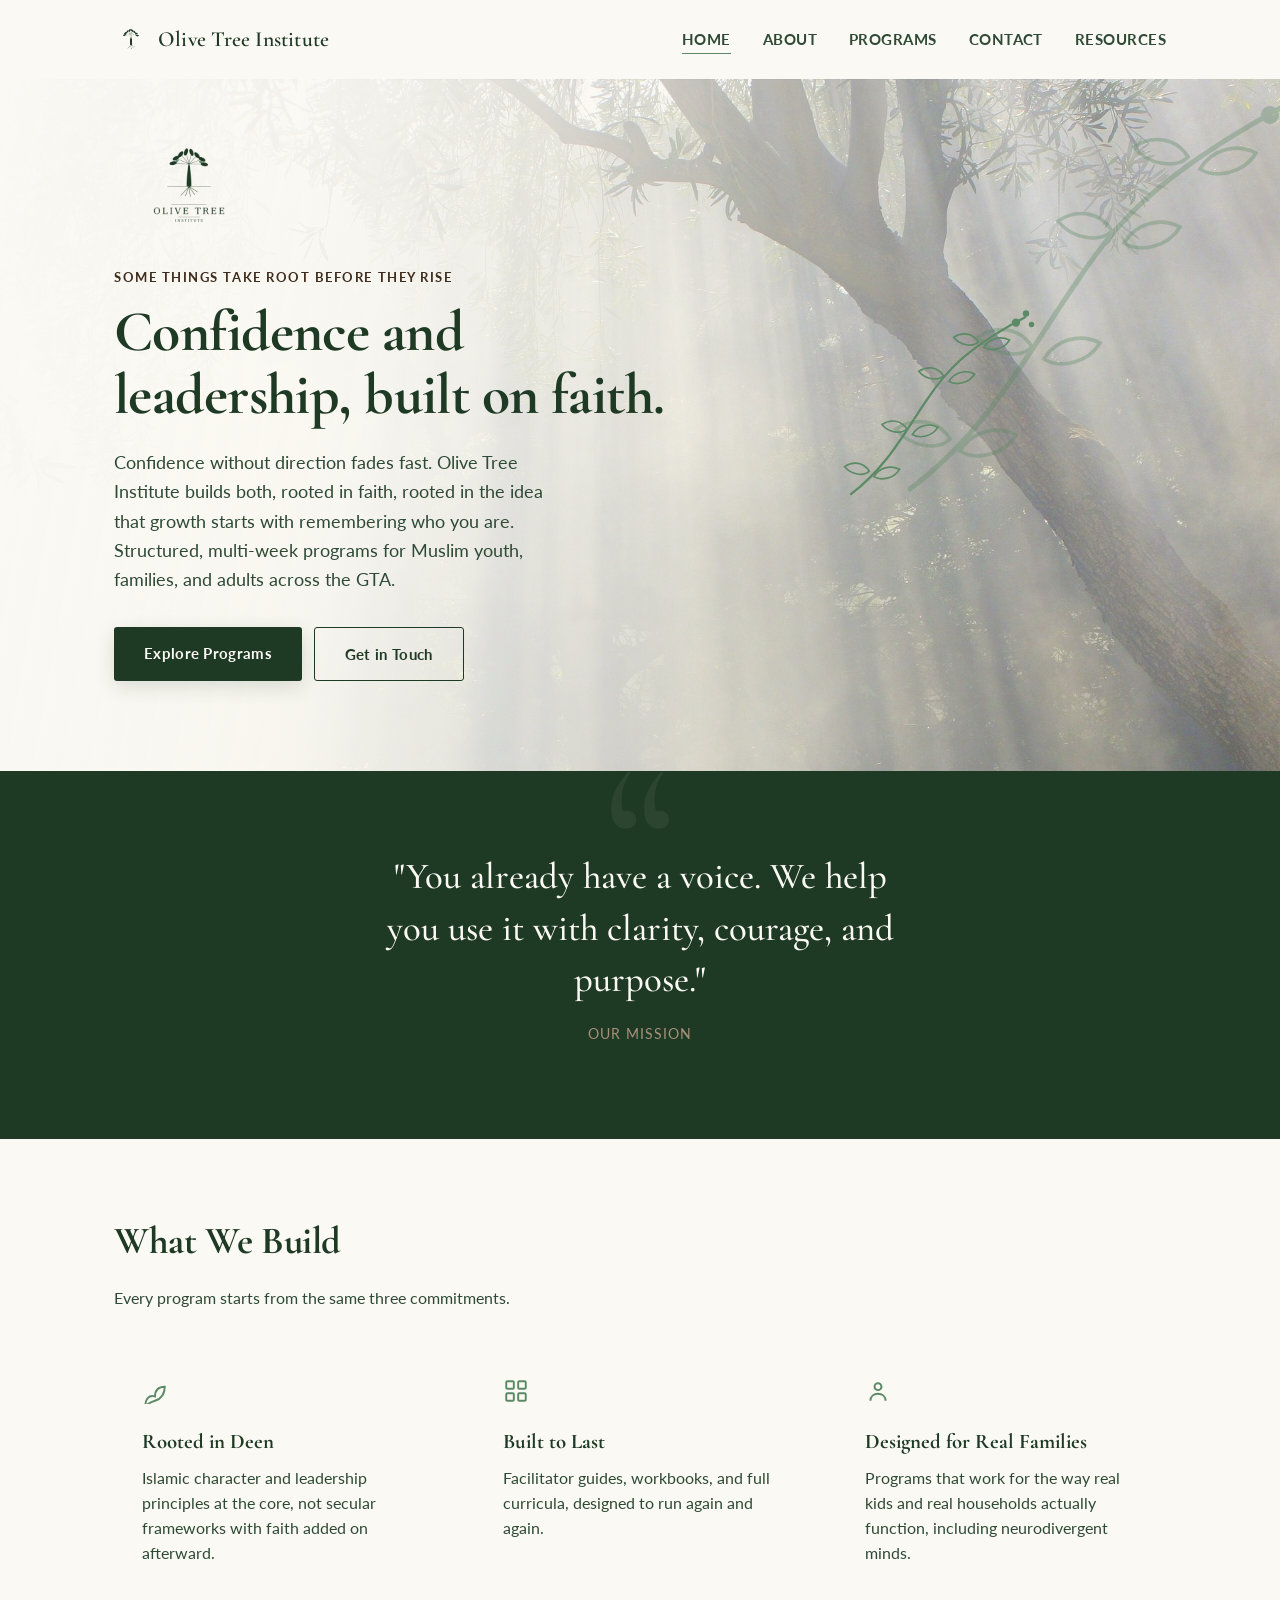
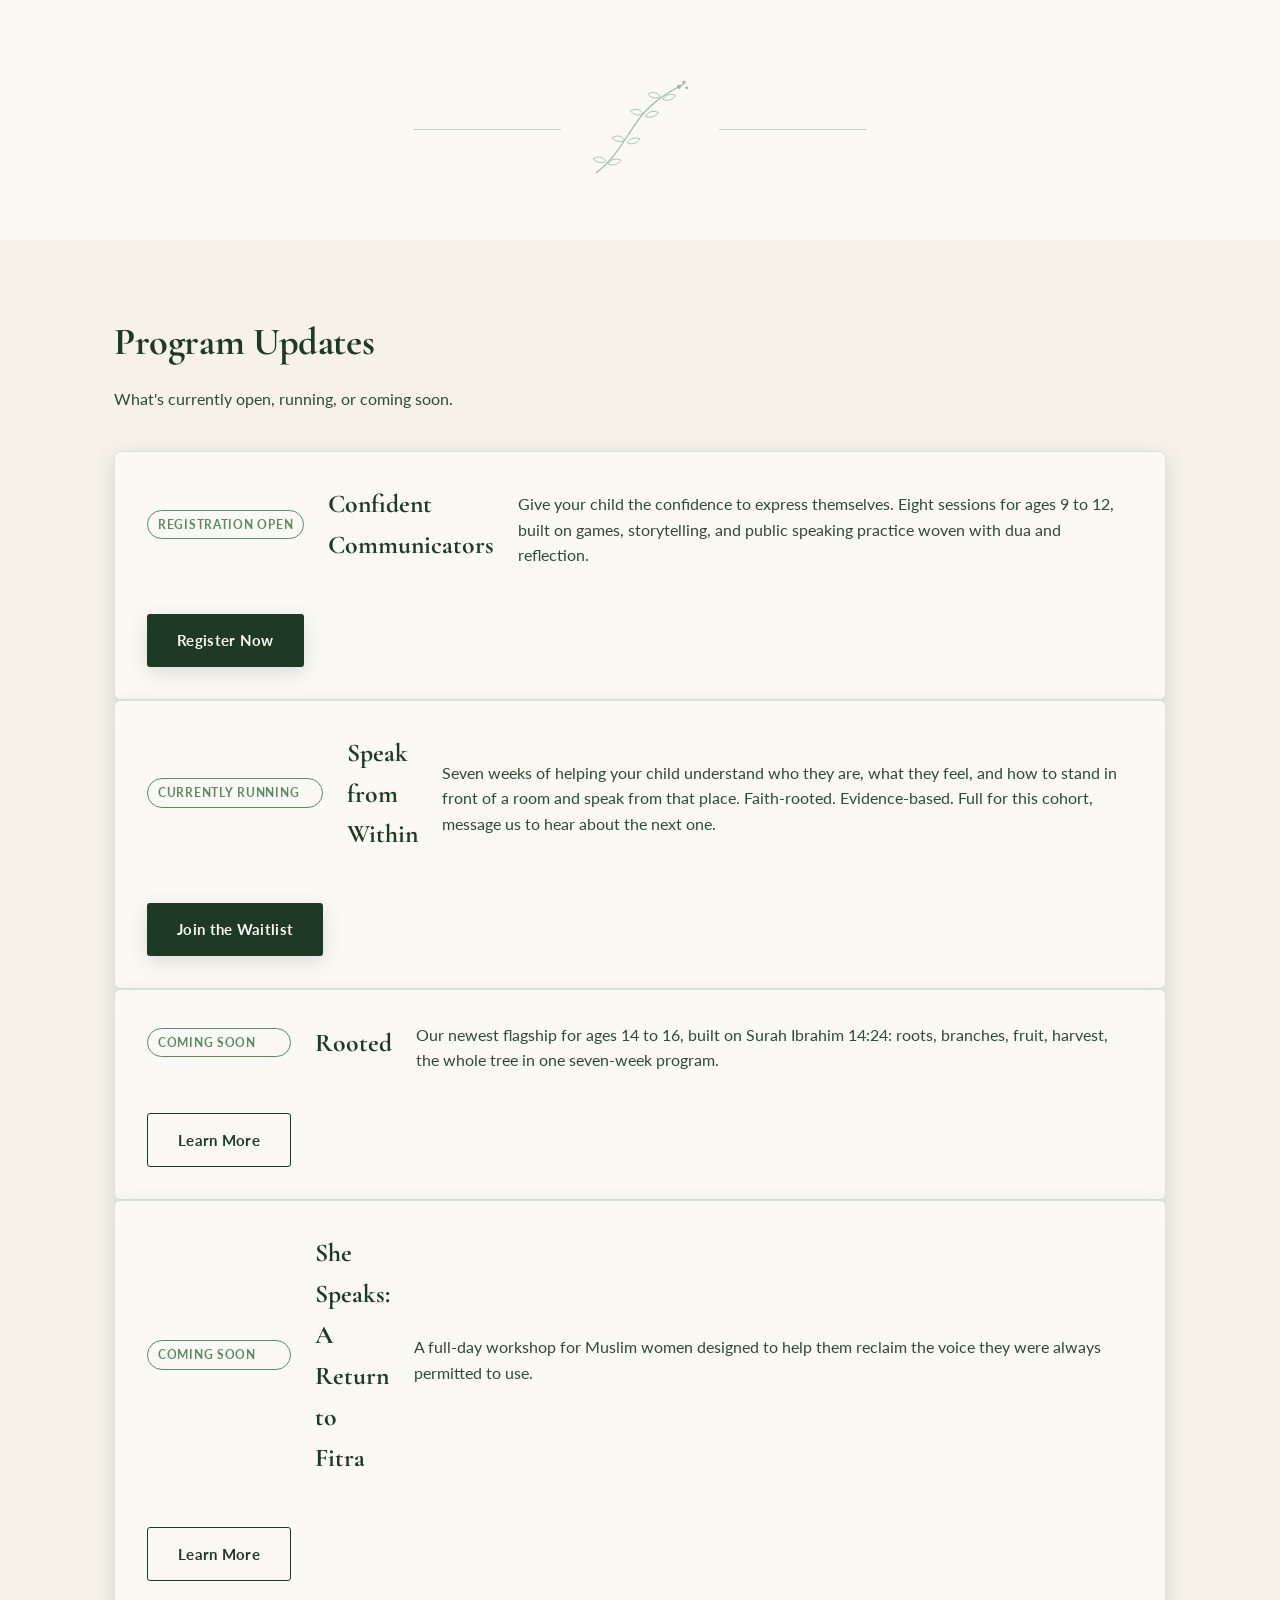
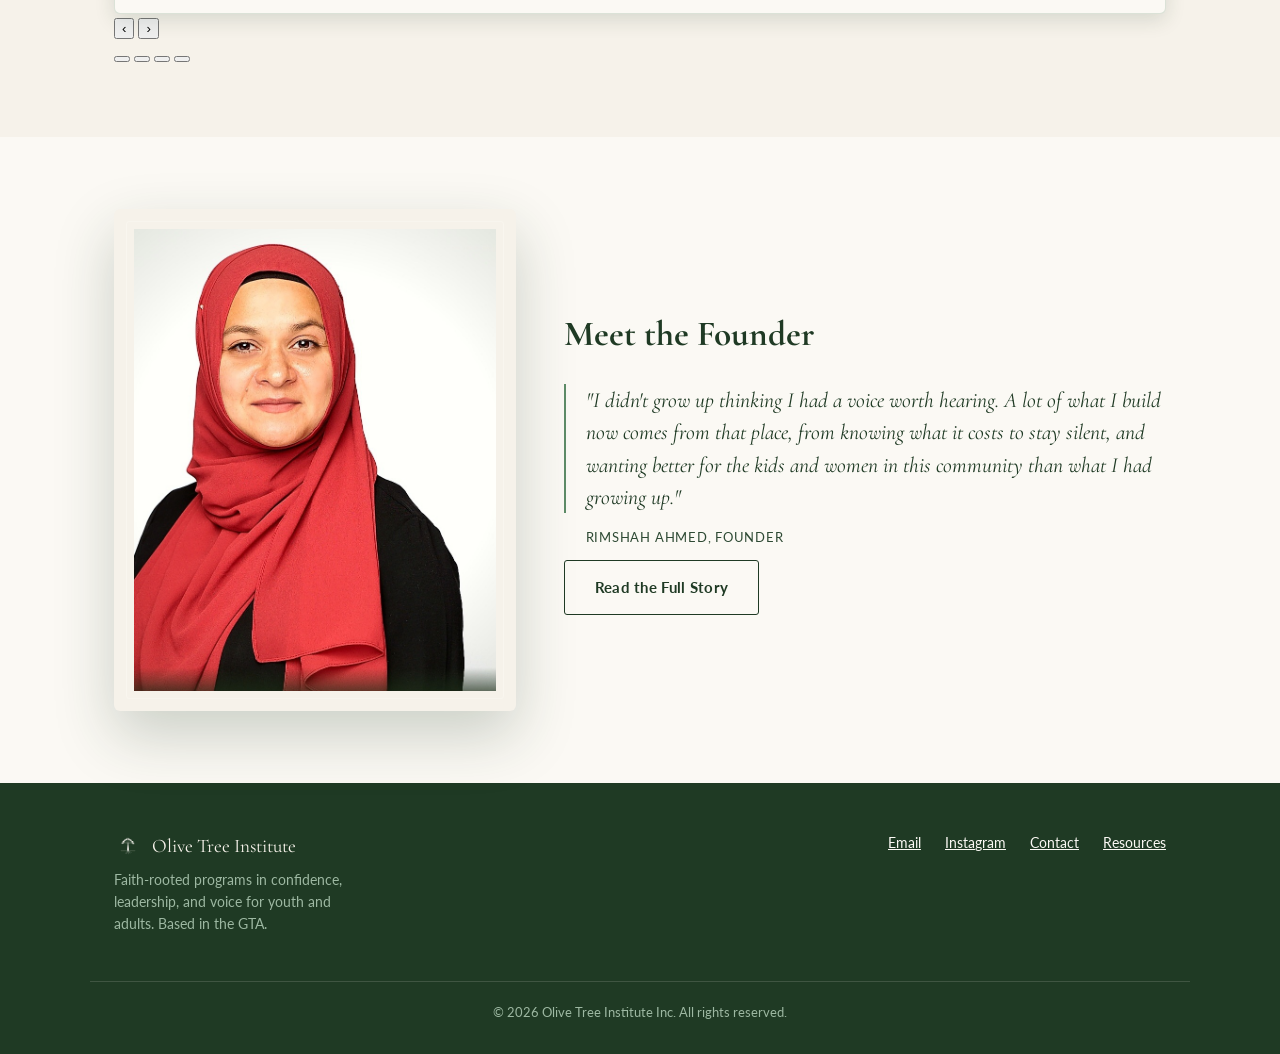
==== commit 974376a0: "Add files via upload" ====
--- a/index.html
+++ b/index.html
@@ -52,8 +52,8 @@
       <div>
         <img src="logo-green.png" alt="Olive Tree Institute" class="hero-logo">
         <p class="eyebrow">Some Things Take Root Before They Rise</p>
-        <h1>Confidence and leadership, built on faith, not stripped of it.</h1>
-        <p class="lead">Confidence without direction fades fast. Olive Tree Institute builds both, rooted in faith, rooted in the idea that growth starts with remembering who you are. Structured programs for Muslim youth, families, and adults across the GTA, not one-off workshops.</p>
+        <h1>Confidence and leadership, built on faith.</h1>
+        <p class="lead">Confidence without direction fades fast. Olive Tree Institute builds both, rooted in faith, rooted in the idea that growth starts with remembering who you are. Structured, multi-week programs for Muslim youth, families, and adults across the GTA.</p>
         <div class="btn-row">
           <a href="programs.html" class="btn btn-primary">Explore Programs</a>
           <a href="contact.html" class="btn btn-outline">Get in Touch</a>
@@ -115,8 +115,8 @@
         </div>
         <div class="value-card">
           <svg viewBox="0 0 24 24" fill="none" stroke="currentColor" stroke-width="1.8" xmlns="http://www.w3.org/2000/svg"><rect x="3" y="3" width="7" height="7" rx="1"/><rect x="14" y="3" width="7" height="7" rx="1"/><rect x="3" y="14" width="7" height="7" rx="1"/><rect x="14" y="14" width="7" height="7" rx="1"/></svg>
-          <h3>Built to Repeat</h3>
-          <p>Facilitator guides, workbooks, and full curricula, designed to run again and again, not reinvented every time.</p>
+          <h3>Built to Last</h3>
+          <p>Facilitator guides, workbooks, and full curricula, designed to run again and again.</p>
         </div>
         <div class="value-card">
           <svg viewBox="0 0 24 24" fill="none" stroke="currentColor" stroke-width="1.8" xmlns="http://www.w3.org/2000/svg"><circle cx="12" cy="8" r="3.2"/><path d="M5 21c0-4 3-6.5 7-6.5s7 2.5 7 6.5"/></svg>
@@ -148,21 +148,93 @@
 
   <section class="section section-light reveal">
     <div class="wrap">
-      <h2 class="section-title">Our Flagship Program</h2>
-      <p class="section-sub">For ages 10 to 12 and 13 to 16.</p>
-      <div class="program-list">
-        <div class="program-card" id="speak-from-within">
-          <div></div>
-          <div>
-            <span class="program-status">Currently Running</span>
-            <h3>Speak from Within</h3>
-            <p>Seven weeks of helping your child understand who they are, what they feel, and how to stand in front of a room and speak from that place. Faith-rooted. Evidence-based. Full for this cohort, message us to hear about the next one.</p>
+      <h2 class="section-title">Program Updates</h2>
+      <p class="section-sub">What's currently open, running, or coming soon.</p>
+      <div class="program-carousel" id="program-carousel">
+        <div class="carousel-viewport">
+          <div class="carousel-track" id="carousel-track">
+
+            <div class="carousel-slide">
+              <div class="program-card">
+                <span class="program-status">Registration Open</span>
+                <h3>Confident Communicators</h3>
+                <p>Give your child the confidence to express themselves. Eight sessions for ages 9 to 12, built on games, storytelling, and public speaking practice woven with dua and reflection.</p>
+                <a href="https://docs.google.com/forms/d/e/1FAIpQLSfp--RzcrpcQ8trLCXyTlDIBhyGBXha0nq1G0xo0kOuGLUgYA/viewform?usp=publish-editor" class="btn btn-primary" style="margin-top:16px;" target="_blank" rel="noopener">Register Now</a>
+              </div>
+            </div>
+
+            <div class="carousel-slide">
+              <div class="program-card">
+                <span class="program-status">Currently Running</span>
+                <h3>Speak from Within</h3>
+                <p>Seven weeks of helping your child understand who they are, what they feel, and how to stand in front of a room and speak from that place. Faith-rooted. Evidence-based. Full for this cohort, message us to hear about the next one.</p>
+                <a href="https://docs.google.com/forms/d/e/1FAIpQLScV42PMo4azN5tNJQvVRhaYlTdinpJosjAcsb6fMPY8DbckaQ/viewform?usp=dialog" class="btn btn-primary" style="margin-top:16px;" target="_blank" rel="noopener">Join the Waitlist</a>
+              </div>
+            </div>
+
+            <div class="carousel-slide">
+              <div class="program-card">
+                <span class="program-status">Coming Soon</span>
+                <h3>Rooted</h3>
+                <p>Our newest flagship for ages 14 to 16, built on Surah Ibrahim 14:24: roots, branches, fruit, harvest, the whole tree in one seven-week program.</p>
+                <a href="programs.html#rooted" class="btn btn-outline" style="margin-left:0; margin-top:16px;">Learn More</a>
+              </div>
+            </div>
+
+            <div class="carousel-slide">
+              <div class="program-card">
+                <span class="program-status">Coming Soon</span>
+                <h3>She Speaks: A Return to Fitra</h3>
+                <p>A full-day workshop for Muslim women designed to help them reclaim the voice they were always permitted to use.</p>
+                <a href="programs.html#she-speaks" class="btn btn-outline" style="margin-left:0; margin-top:16px;">Learn More</a>
+              </div>
+            </div>
+
           </div>
-          <a href="https://docs.google.com/forms/d/e/1FAIpQLScV42PMo4azN5tNJQvVRhaYlTdinpJosjAcsb6fMPY8DbckaQ/viewform?usp=dialog" class="btn btn-primary" target="_blank" rel="noopener">Get on the List</a>
-        </div>
-      </div>
-    </div>
-  </section>
+        </div>
+        <button class="carousel-arrow carousel-prev" id="carousel-prev" aria-label="Previous program">&#8249;</button>
+        <button class="carousel-arrow carousel-next" id="carousel-next" aria-label="Next program">&#8250;</button>
+        <div class="carousel-dots" id="carousel-dots">
+          <button class="carousel-dot active" data-index="0" aria-label="Show slide 1"></button>
+          <button class="carousel-dot" data-index="1" aria-label="Show slide 2"></button>
+          <button class="carousel-dot" data-index="2" aria-label="Show slide 3"></button>
+          <button class="carousel-dot" data-index="3" aria-label="Show slide 4"></button>
+        </div>
+      </div>
+    </div>
+  </section>
+
+  <script>
+    (function() {
+      var track = document.getElementById('carousel-track');
+      var dots = document.querySelectorAll('#carousel-dots .carousel-dot');
+      var slides = document.querySelectorAll('#carousel-track .carousel-slide');
+      var index = 0;
+      var total = slides.length;
+      var timer;
+
+      function goTo(i) {
+        index = (i + total) % total;
+        track.style.transform = 'translateX(-' + (index * 100) + '%)';
+        dots.forEach(function(d, di) { d.classList.toggle('active', di === index); });
+      }
+      function next() { goTo(index + 1); }
+      function prev() { goTo(index - 1); }
+      function resetTimer() {
+        clearInterval(timer);
+        timer = setInterval(next, 6000);
+      }
+
+      document.getElementById('carousel-next').addEventListener('click', function() { next(); resetTimer(); });
+      document.getElementById('carousel-prev').addEventListener('click', function() { prev(); resetTimer(); });
+      dots.forEach(function(d) {
+        d.addEventListener('click', function() { goTo(parseInt(d.dataset.index, 10)); resetTimer(); });
+      });
+
+      goTo(0);
+      resetTimer();
+    })();
+  </script>
 
   <section class="section reveal">
     <div class="wrap founder-block">
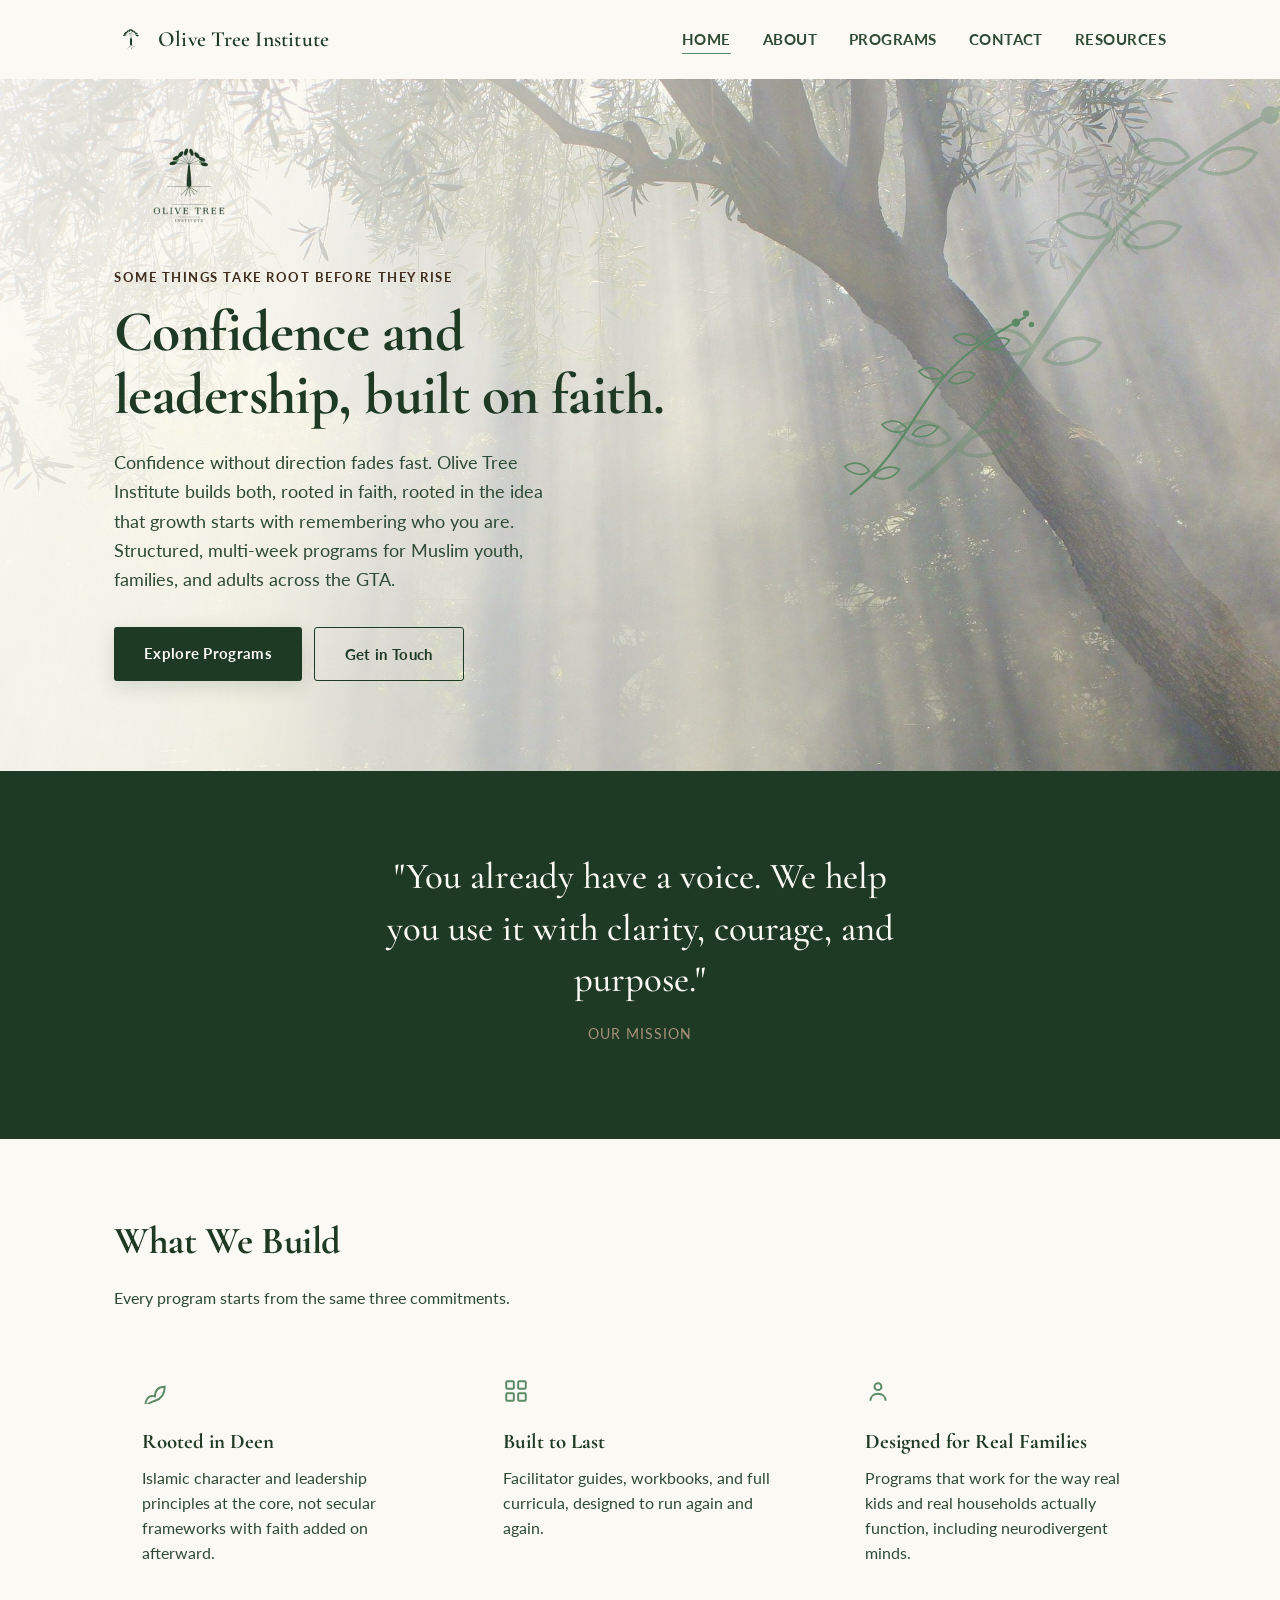
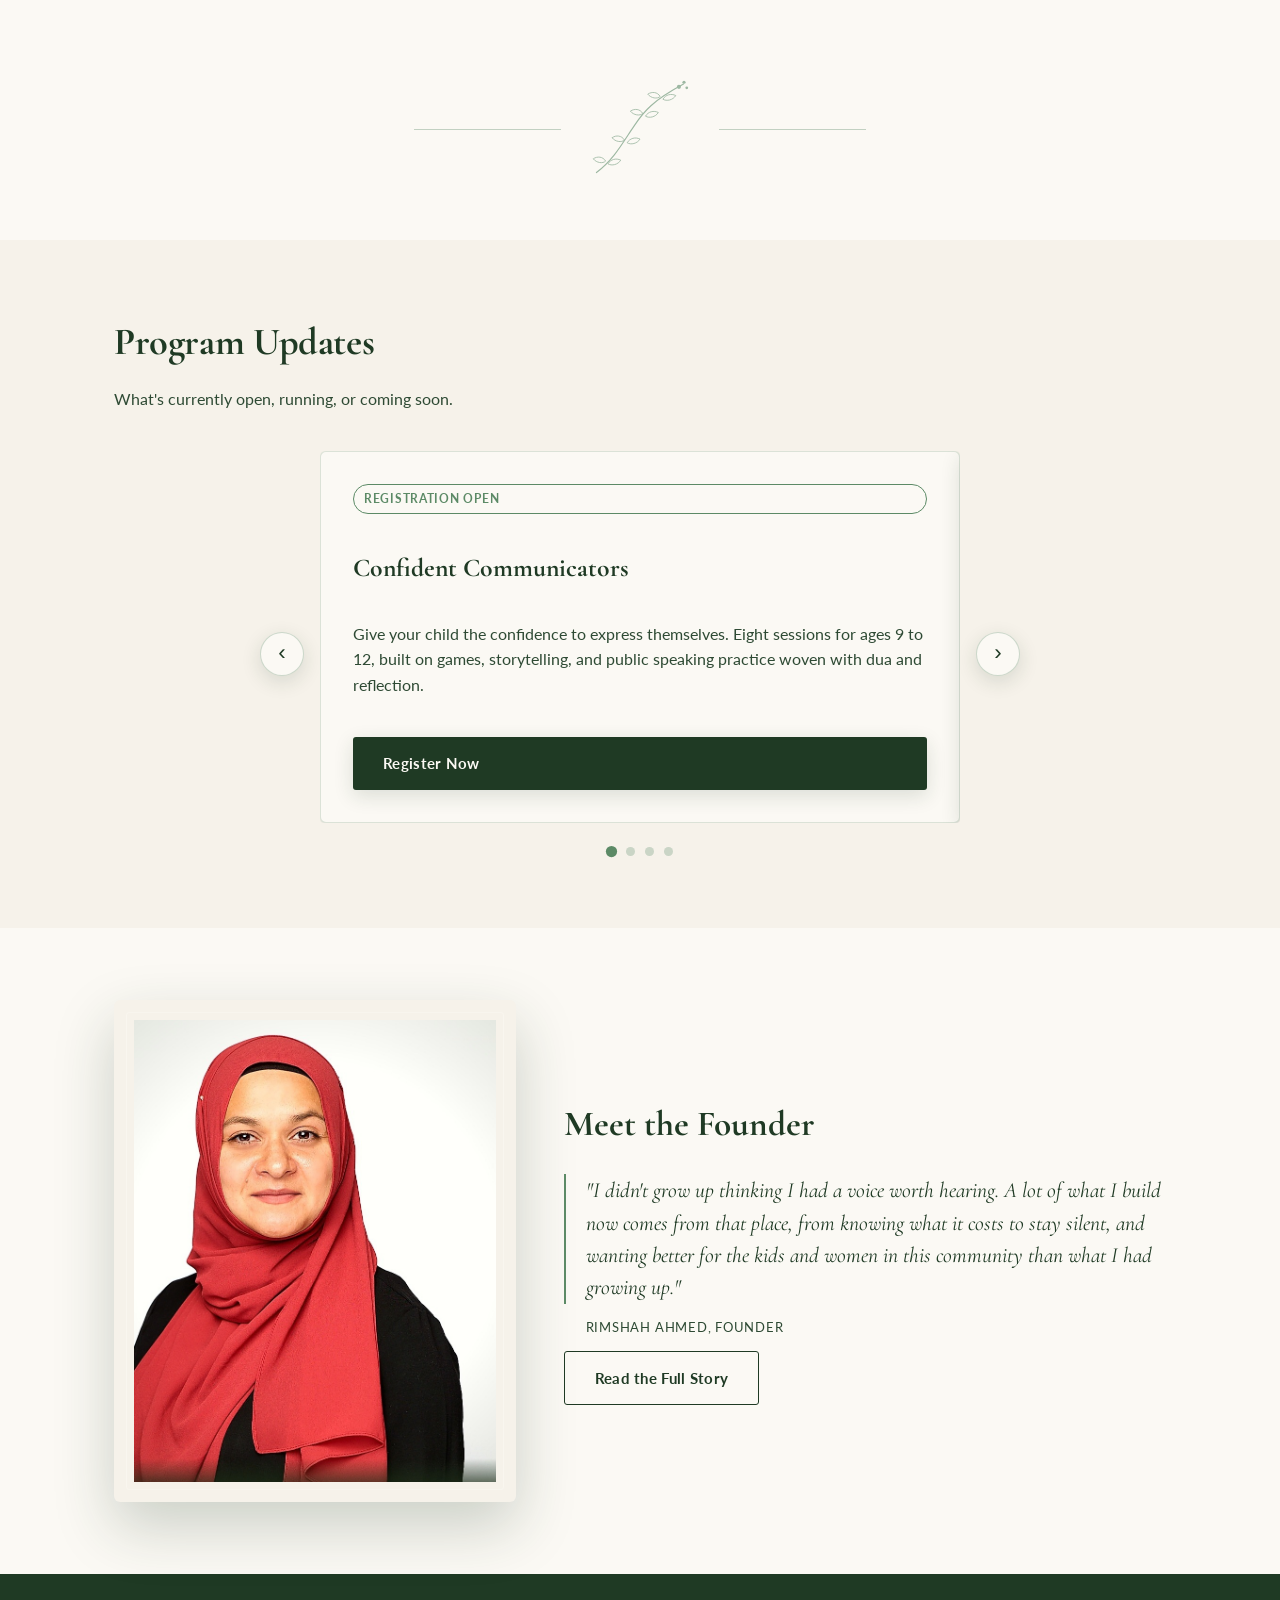
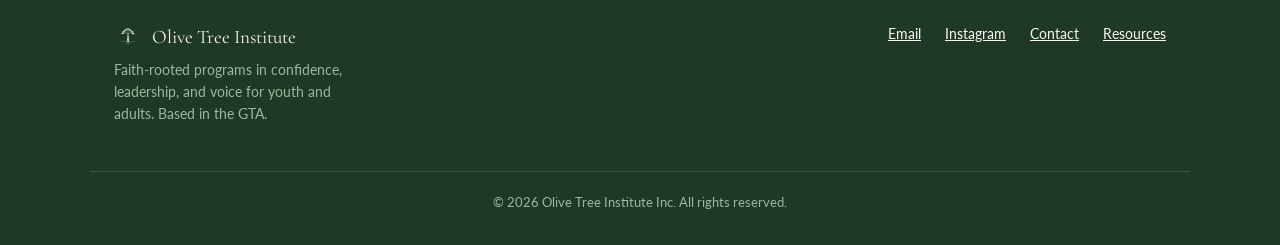
==== commit 8fcefa9d: "Add files via upload" ====
--- a/index.html
+++ b/index.html
@@ -20,7 +20,7 @@
 <meta name="twitter:title" content="Olive Tree Institute">
 <meta name="twitter:description" content="Faith-rooted programs in public speaking, leadership, and character for Muslim youth and adults across the GTA.">
 <meta name="twitter:image" content="https://olivetreeinstitute.ca/social-share.jpg">
-<link rel="stylesheet" href="style.css">
+<link rel="stylesheet" href="style.css?v=6">
 </head>
 <body>
   <nav class="site-nav">
--- a/style.css
+++ b/style.css
@@ -143,7 +143,7 @@
   position: relative;
   padding: 60px 24px 90px;
   overflow: hidden;
-  background-image: linear-gradient(100deg, var(--oti-cream) 0%, rgba(251,249,244,0.94) 30%, rgba(251,249,244,0.55) 65%, rgba(251,249,244,0.25) 100%), url('hero-bg.jpg');
+  background-image: linear-gradient(100deg, rgba(251,249,244,0.92) 0%, rgba(251,249,244,0.75) 30%, rgba(251,249,244,0.45) 65%, rgba(251,249,244,0.15) 100%), url('hero-bg.jpg');
   background-size: cover;
   background-position: center 35%;
 }
@@ -287,20 +287,6 @@
   padding: 80px 24px;
   text-align: center;
   overflow: hidden;
-}
-
-.band::before {
-  content: '\201C';
-  position: absolute;
-  top: -40px;
-  left: 50%;
-  transform: translateX(-50%);
-  font-family: var(--serif);
-  font-size: 14rem;
-  line-height: 1;
-  color: var(--oti-cream);
-  opacity: 0.06;
-  pointer-events: none;
 }
 
 .band h2 {
@@ -420,6 +406,83 @@
 
 .program-list { display: flex; flex-direction: column; gap: 24px; }
 
+/* ---- Program update carousel (home page) ---- */
+
+.program-carousel {
+  position: relative;
+  max-width: 760px;
+  margin: 0 auto;
+  padding: 0 60px;
+}
+
+.carousel-viewport {
+  overflow: hidden;
+  border-radius: 4px;
+}
+
+.carousel-track {
+  display: flex;
+  transition: transform 0.5s cubic-bezier(0.4, 0, 0.2, 1);
+}
+
+.carousel-slide {
+  flex: 0 0 100%;
+  min-width: 0;
+}
+
+.carousel-slide .program-card {
+  grid-template-columns: 1fr;
+  text-align: left;
+  height: 100%;
+}
+
+.carousel-arrow {
+  position: absolute;
+  top: 50%;
+  transform: translateY(-50%);
+  background: var(--oti-cream);
+  border: 1px solid rgba(157, 184, 162, 0.5);
+  color: var(--oti-dark);
+  width: 44px;
+  height: 44px;
+  border-radius: 50%;
+  font-size: 1.4rem;
+  line-height: 1;
+  cursor: pointer;
+  box-shadow: var(--shadow-sm);
+  transition: transform 0.2s ease, box-shadow 0.2s ease;
+}
+
+.carousel-arrow:hover { transform: translateY(-50%) scale(1.08); box-shadow: var(--shadow-md); }
+.carousel-prev { left: 0; }
+.carousel-next { right: 0; }
+
+.carousel-dots {
+  display: flex;
+  justify-content: center;
+  gap: 10px;
+  margin-top: 24px;
+}
+
+.carousel-dot {
+  width: 9px;
+  height: 9px;
+  border-radius: 50%;
+  border: none;
+  background: var(--oti-rule);
+  opacity: 0.5;
+  cursor: pointer;
+  padding: 0;
+  transition: opacity 0.2s ease, transform 0.2s ease;
+}
+
+.carousel-dot.active { opacity: 1; background: var(--oti-sage); transform: scale(1.25); }
+
+@media (max-width: 650px) {
+  .program-carousel { padding: 0 48px; }
+  .carousel-arrow { width: 36px; height: 36px; font-size: 1.1rem; }
+}
+
 /* ---- Programs grid (programs page) ---- */
 
 .programs-grid {
@@ -568,12 +631,15 @@
 }
 
 .page-header-photo {
-  padding: 90px 24px 70px;
+  padding: 170px 24px 150px;
   text-align: center;
-  background-image: linear-gradient(rgba(251,249,244,0.88), rgba(251,249,244,0.88)), var(--header-photo);
+  background-image: linear-gradient(rgba(31,58,36,0.42), rgba(31,58,36,0.68)), var(--header-photo);
   background-size: cover;
-  background-position: center 40%;
-}
+  background-position: center 35%;
+}
+
+.page-header-photo .eyebrow { color: var(--oti-light) !important; }
+.page-header-photo h1 { color: var(--oti-cream); }
 
 .page-header .eyebrow, .page-header-photo .eyebrow { text-align: center; }
 
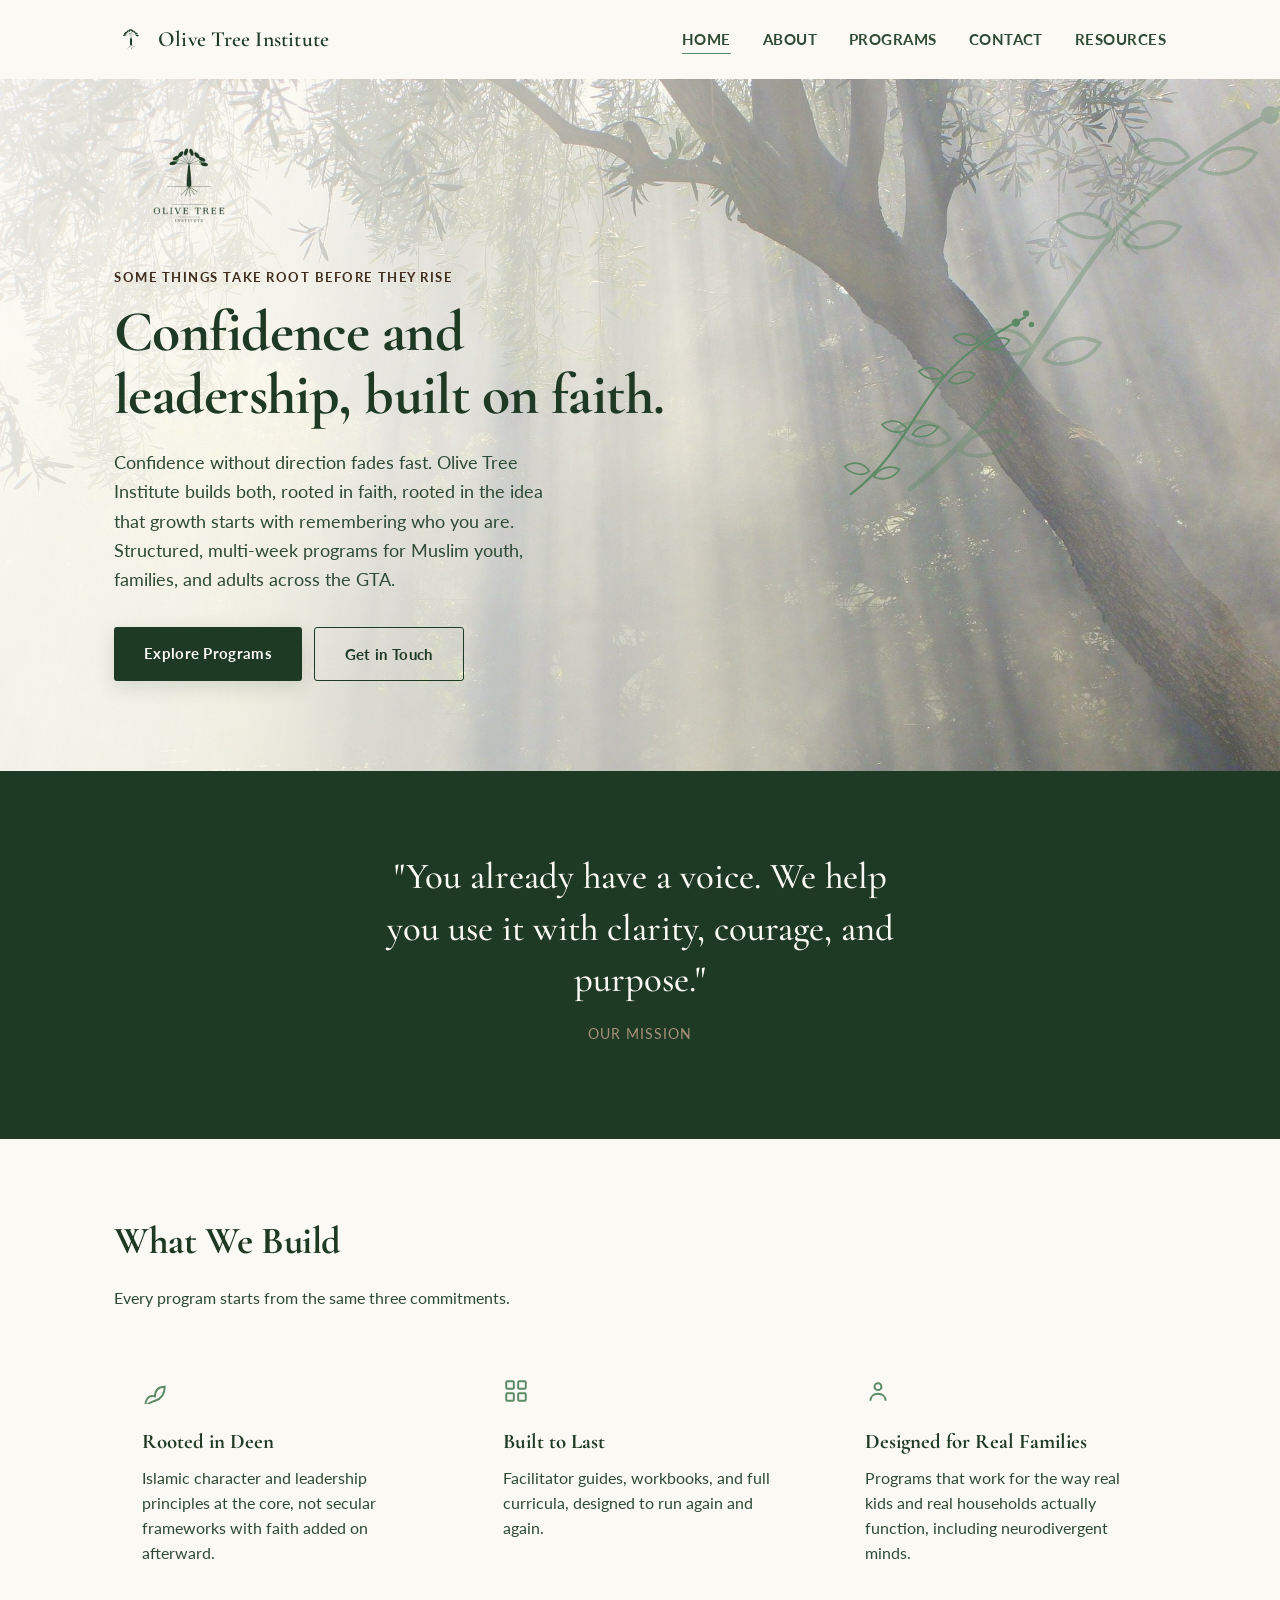
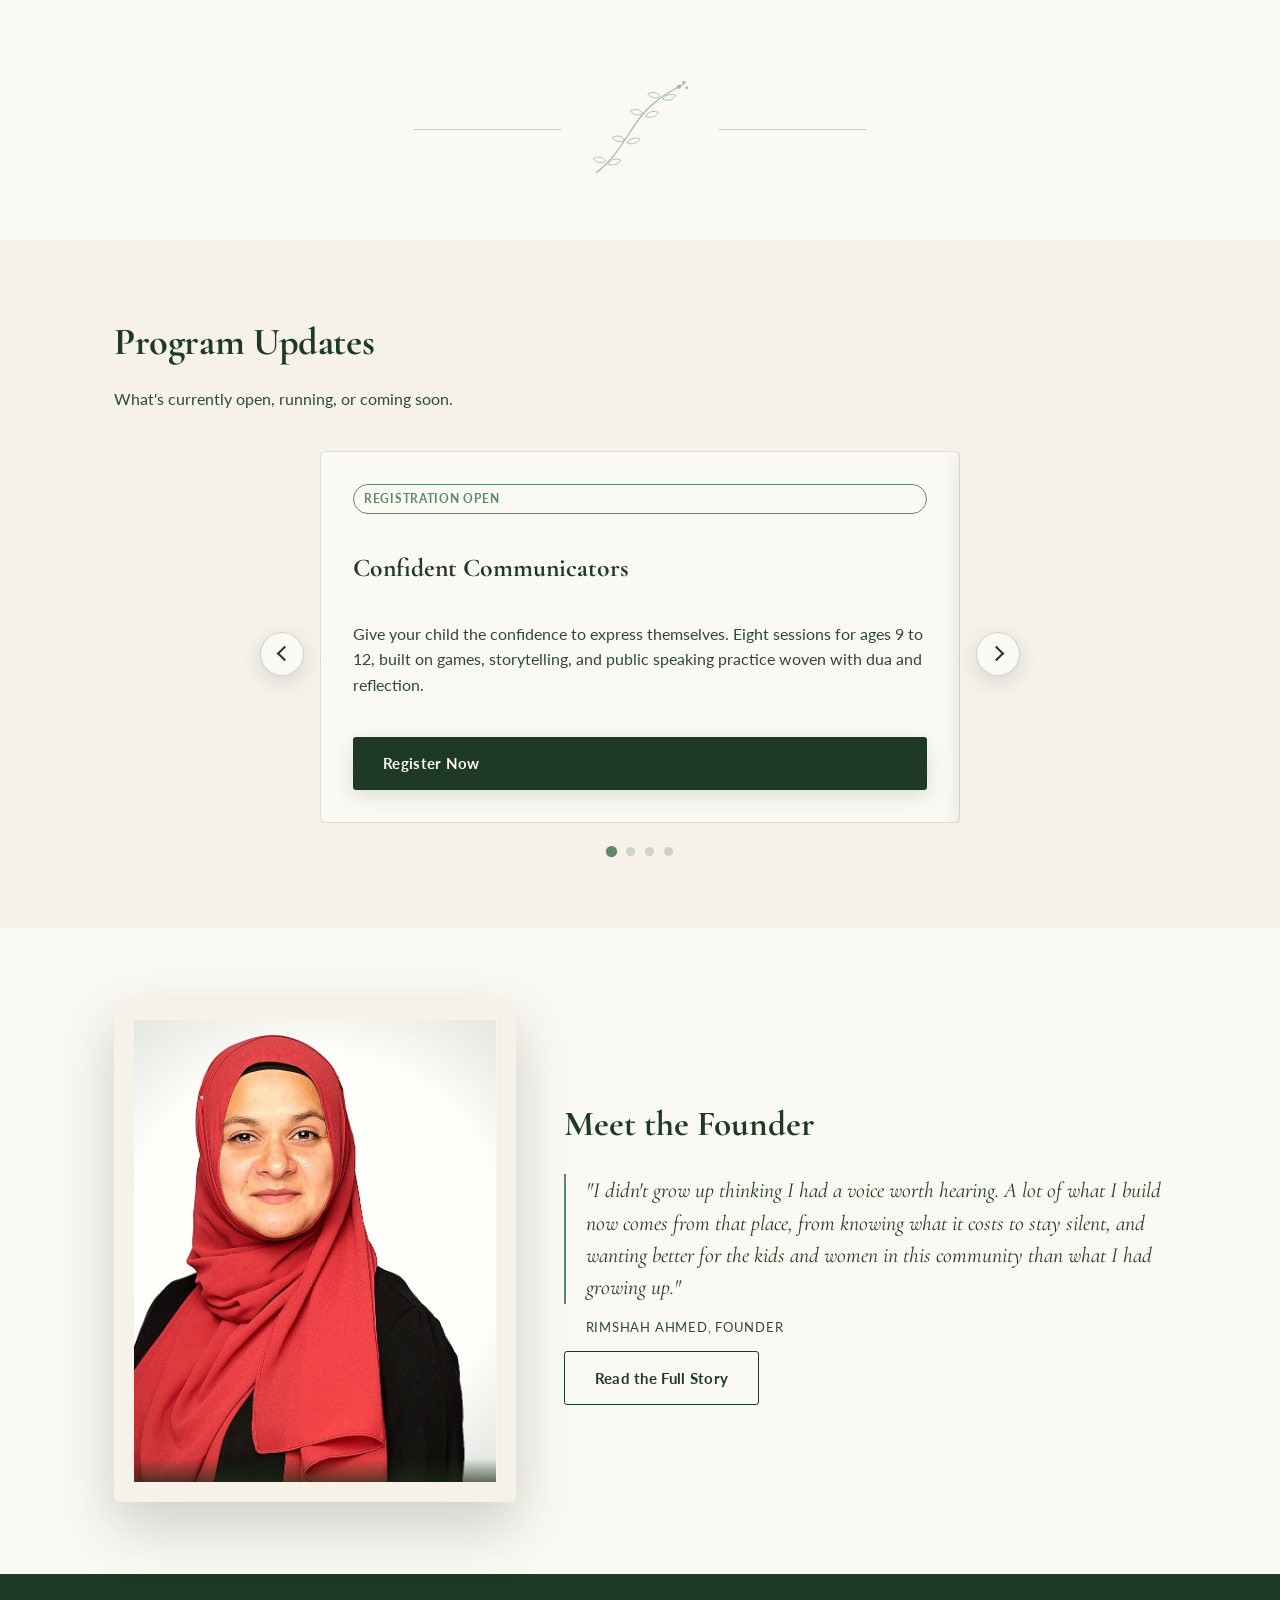
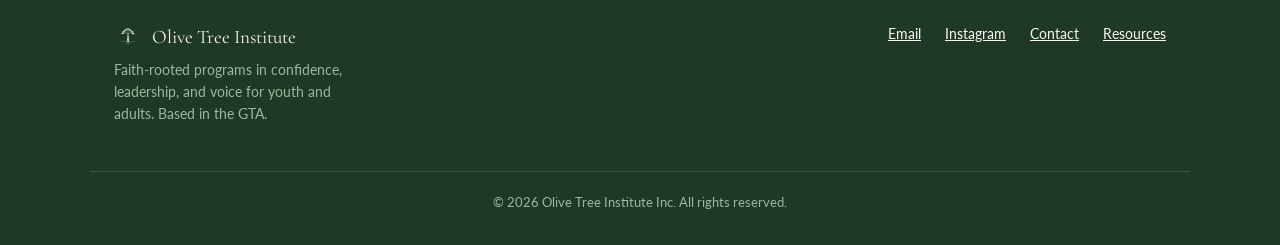
==== commit aae01d42: "Add files via upload" ====
--- a/index.html
+++ b/index.html
@@ -20,7 +20,7 @@
 <meta name="twitter:title" content="Olive Tree Institute">
 <meta name="twitter:description" content="Faith-rooted programs in public speaking, leadership, and character for Muslim youth and adults across the GTA.">
 <meta name="twitter:image" content="https://olivetreeinstitute.ca/social-share.jpg">
-<link rel="stylesheet" href="style.css?v=6">
+<link rel="stylesheet" href="style.css?v=7">
 </head>
 <body>
   <nav class="site-nav">
@@ -192,8 +192,8 @@
 
           </div>
         </div>
-        <button class="carousel-arrow carousel-prev" id="carousel-prev" aria-label="Previous program">&#8249;</button>
-        <button class="carousel-arrow carousel-next" id="carousel-next" aria-label="Next program">&#8250;</button>
+        <button class="carousel-arrow carousel-prev" id="carousel-prev" aria-label="Previous program"></button>
+        <button class="carousel-arrow carousel-next" id="carousel-next" aria-label="Next program"></button>
         <div class="carousel-dots" id="carousel-dots">
           <button class="carousel-dot active" data-index="0" aria-label="Show slide 1"></button>
           <button class="carousel-dot" data-index="1" aria-label="Show slide 2"></button>
--- a/style.css
+++ b/style.css
@@ -446,12 +446,25 @@
   width: 44px;
   height: 44px;
   border-radius: 50%;
-  font-size: 1.4rem;
-  line-height: 1;
   cursor: pointer;
   box-shadow: var(--shadow-sm);
   transition: transform 0.2s ease, box-shadow 0.2s ease;
-}
+  display: flex;
+  align-items: center;
+  justify-content: center;
+}
+
+.carousel-arrow::before {
+  content: '';
+  display: block;
+  width: 9px;
+  height: 9px;
+  border-top: 2px solid currentColor;
+  border-right: 2px solid currentColor;
+}
+
+.carousel-prev::before { transform: rotate(-135deg); margin-left: 4px; }
+.carousel-next::before { transform: rotate(45deg); margin-right: 4px; }
 
 .carousel-arrow:hover { transform: translateY(-50%) scale(1.08); box-shadow: var(--shadow-md); }
 .carousel-prev { left: 0; }
@@ -480,7 +493,7 @@
 
 @media (max-width: 650px) {
   .program-carousel { padding: 0 48px; }
-  .carousel-arrow { width: 36px; height: 36px; font-size: 1.1rem; }
+  .carousel-arrow { width: 36px; height: 36px; }
 }
 
 /* ---- Programs grid (programs page) ---- */
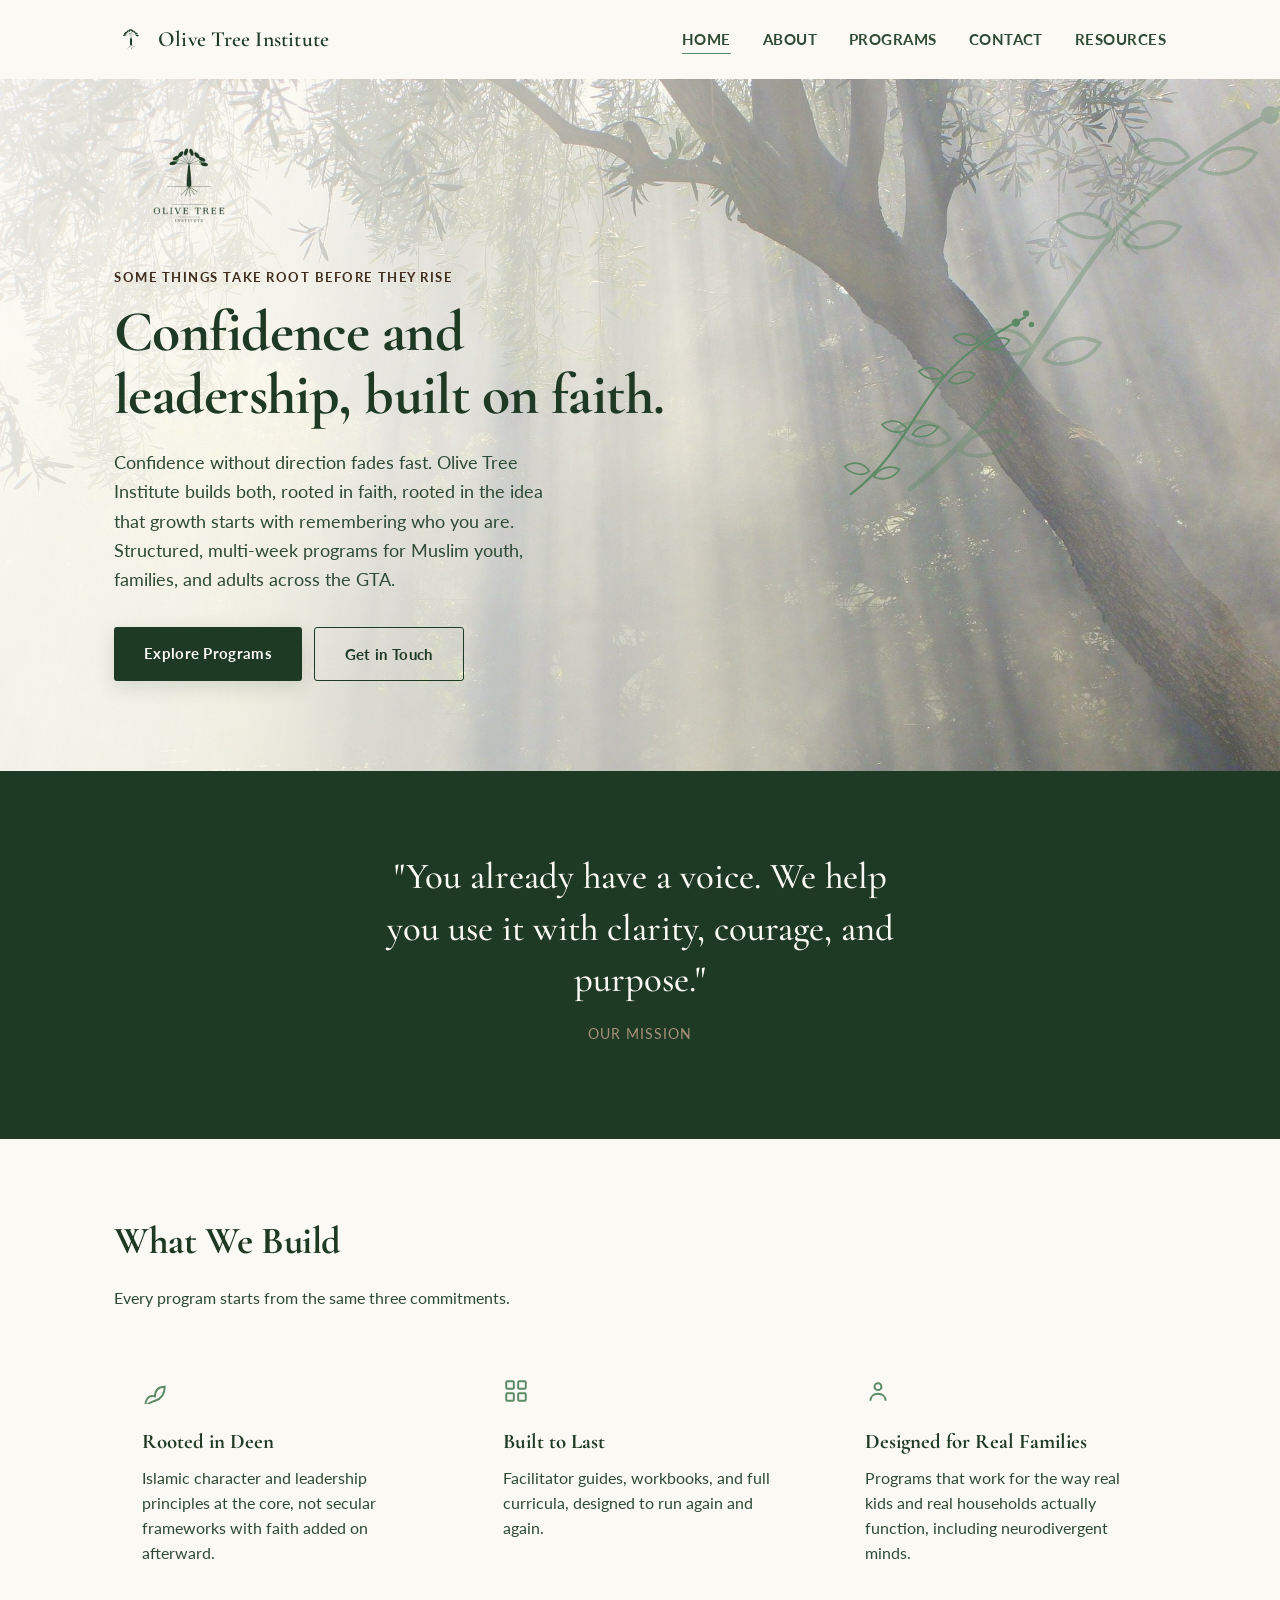
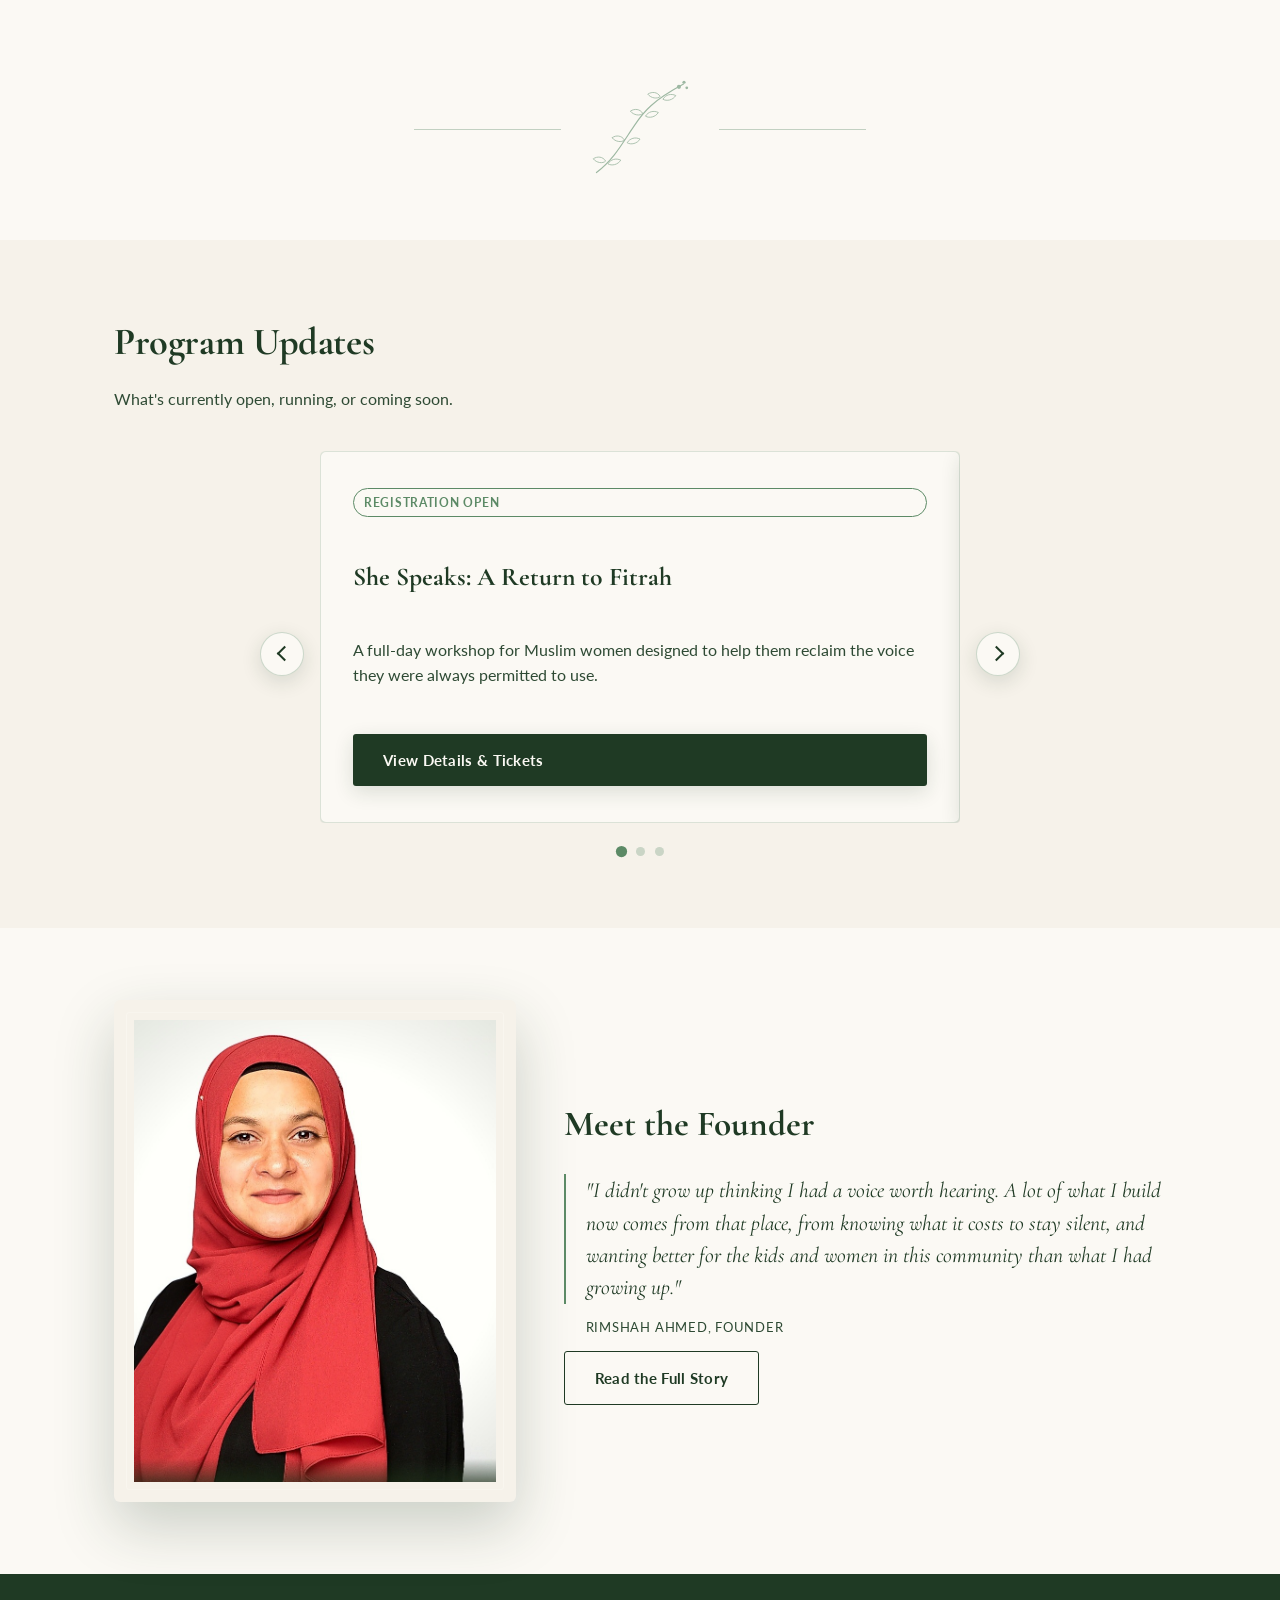
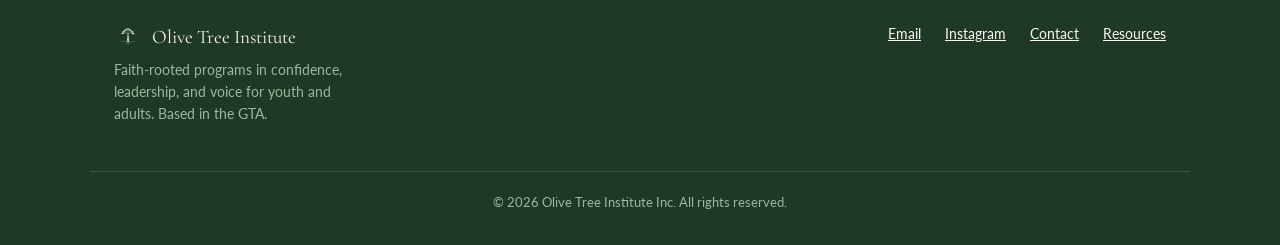
==== commit 51bdbefa: "Add files via upload" ====
--- a/index.html
+++ b/index.html
@@ -157,18 +157,18 @@
             <div class="carousel-slide">
               <div class="program-card">
                 <span class="program-status">Registration Open</span>
-                <h3>Confident Communicators</h3>
-                <p>Give your child the confidence to express themselves. Eight sessions for ages 9 to 12, built on games, storytelling, and public speaking practice woven with dua and reflection.</p>
-                <a href="https://docs.google.com/forms/d/e/1FAIpQLSfp--RzcrpcQ8trLCXyTlDIBhyGBXha0nq1G0xo0kOuGLUgYA/viewform?usp=publish-editor" class="btn btn-primary" style="margin-top:16px;" target="_blank" rel="noopener">Register Now</a>
+                <h3>She Speaks: A Return to Fitrah</h3>
+                <p>A full-day workshop for Muslim women designed to help them reclaim the voice they were always permitted to use.</p>
+                <a href="she-speaks.html" class="btn btn-primary" style="margin-top:16px;">View Details &amp; Tickets</a>
               </div>
             </div>
 
             <div class="carousel-slide">
               <div class="program-card">
                 <span class="program-status">Currently Running</span>
-                <h3>Speak from Within</h3>
-                <p>Seven weeks of helping your child understand who they are, what they feel, and how to stand in front of a room and speak from that place. Faith-rooted. Evidence-based. Full for this cohort, message us to hear about the next one.</p>
-                <a href="https://docs.google.com/forms/d/e/1FAIpQLScV42PMo4azN5tNJQvVRhaYlTdinpJosjAcsb6fMPY8DbckaQ/viewform?usp=dialog" class="btn btn-primary" style="margin-top:16px;" target="_blank" rel="noopener">Join the Waitlist</a>
+                <h3>Confident Communicators</h3>
+                <p>Give your child the confidence to express themselves. Eight sessions for ages 9 to 12, built on games, storytelling, and public speaking practice woven with dua and reflection.</p>
+                <a href="mailto:olivetreeinstitute.inc@gmail.com?subject=Question%20about%20the%20next%20Confident%20Communicators%20cohort" class="btn btn-primary" style="margin-top:16px;">Ask About the Next Cohort</a>
               </div>
             </div>
 
@@ -181,15 +181,6 @@
               </div>
             </div>
 
-            <div class="carousel-slide">
-              <div class="program-card">
-                <span class="program-status">Coming Soon</span>
-                <h3>She Speaks: A Return to Fitra</h3>
-                <p>A full-day workshop for Muslim women designed to help them reclaim the voice they were always permitted to use.</p>
-                <a href="programs.html#she-speaks" class="btn btn-outline" style="margin-left:0; margin-top:16px;">Learn More</a>
-              </div>
-            </div>
-
           </div>
         </div>
         <button class="carousel-arrow carousel-prev" id="carousel-prev" aria-label="Previous program"></button>
@@ -198,7 +189,6 @@
           <button class="carousel-dot active" data-index="0" aria-label="Show slide 1"></button>
           <button class="carousel-dot" data-index="1" aria-label="Show slide 2"></button>
           <button class="carousel-dot" data-index="2" aria-label="Show slide 3"></button>
-          <button class="carousel-dot" data-index="3" aria-label="Show slide 4"></button>
         </div>
       </div>
     </div>
